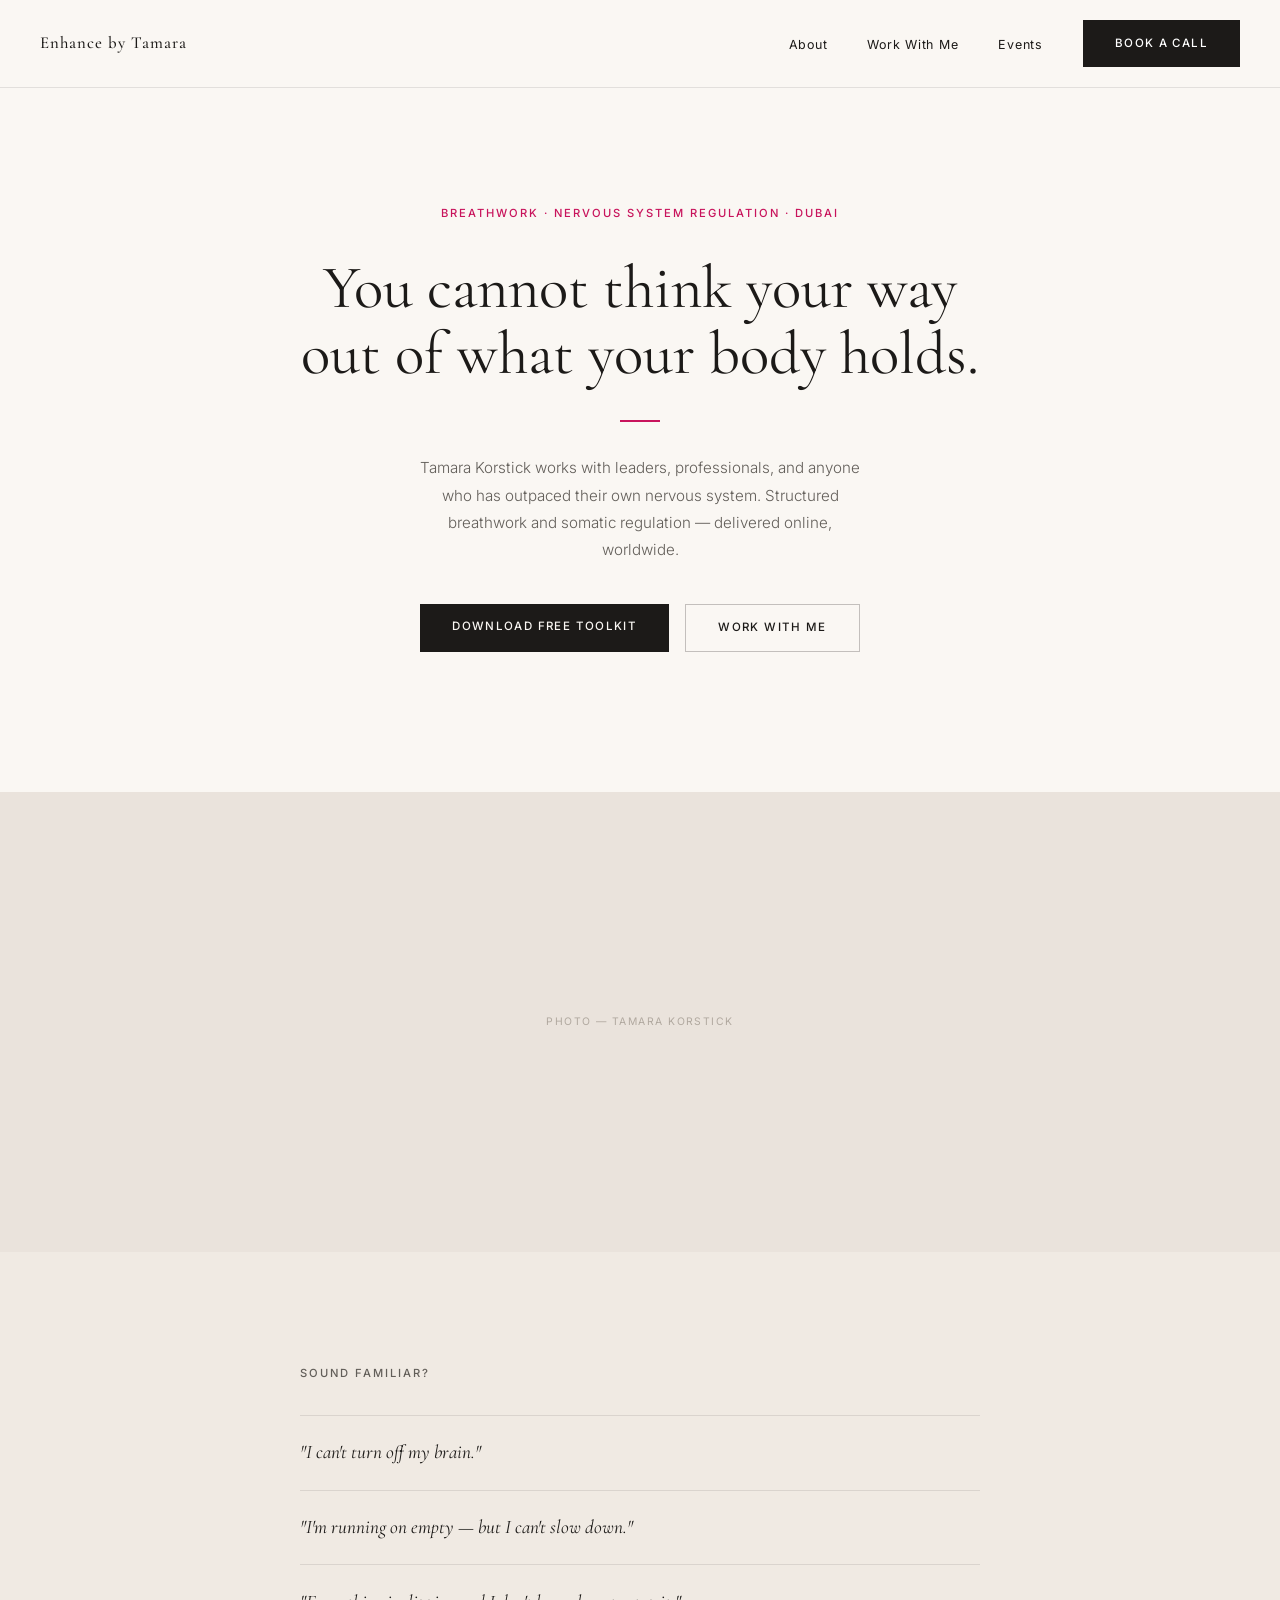
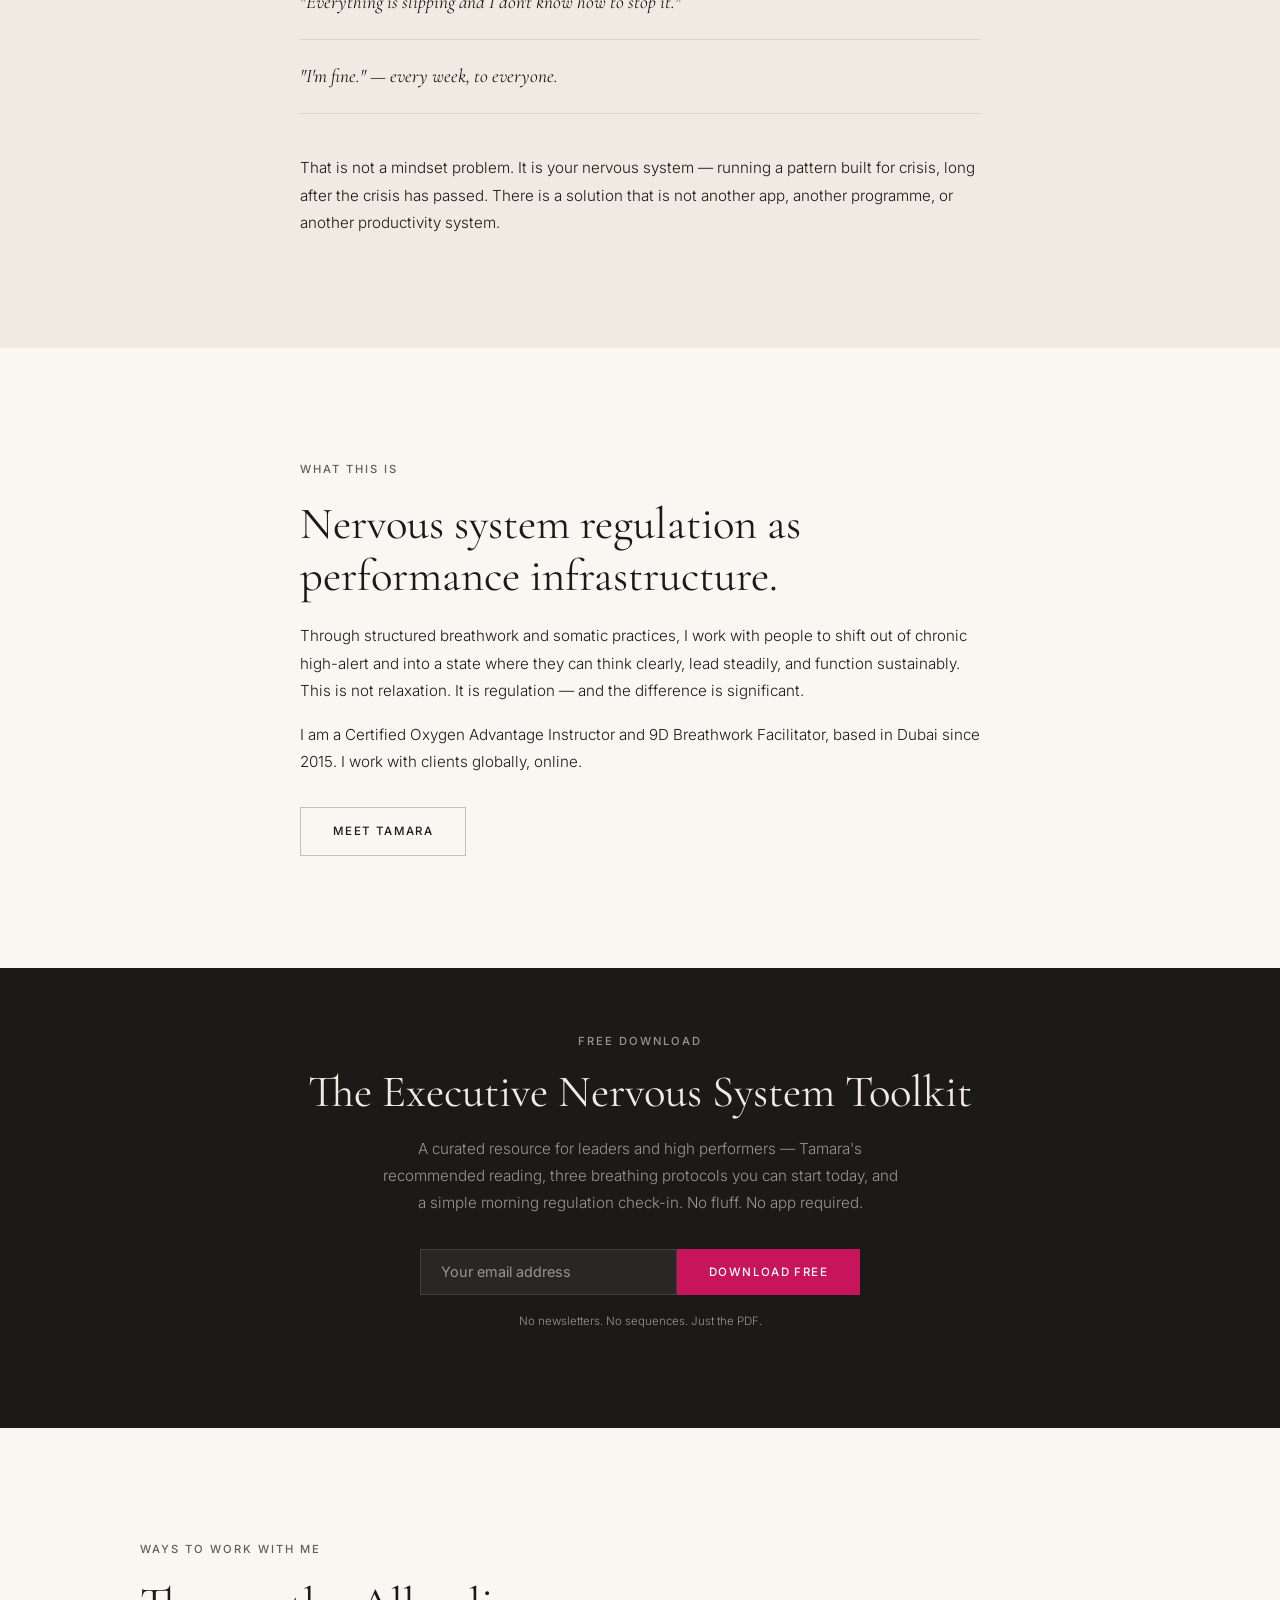
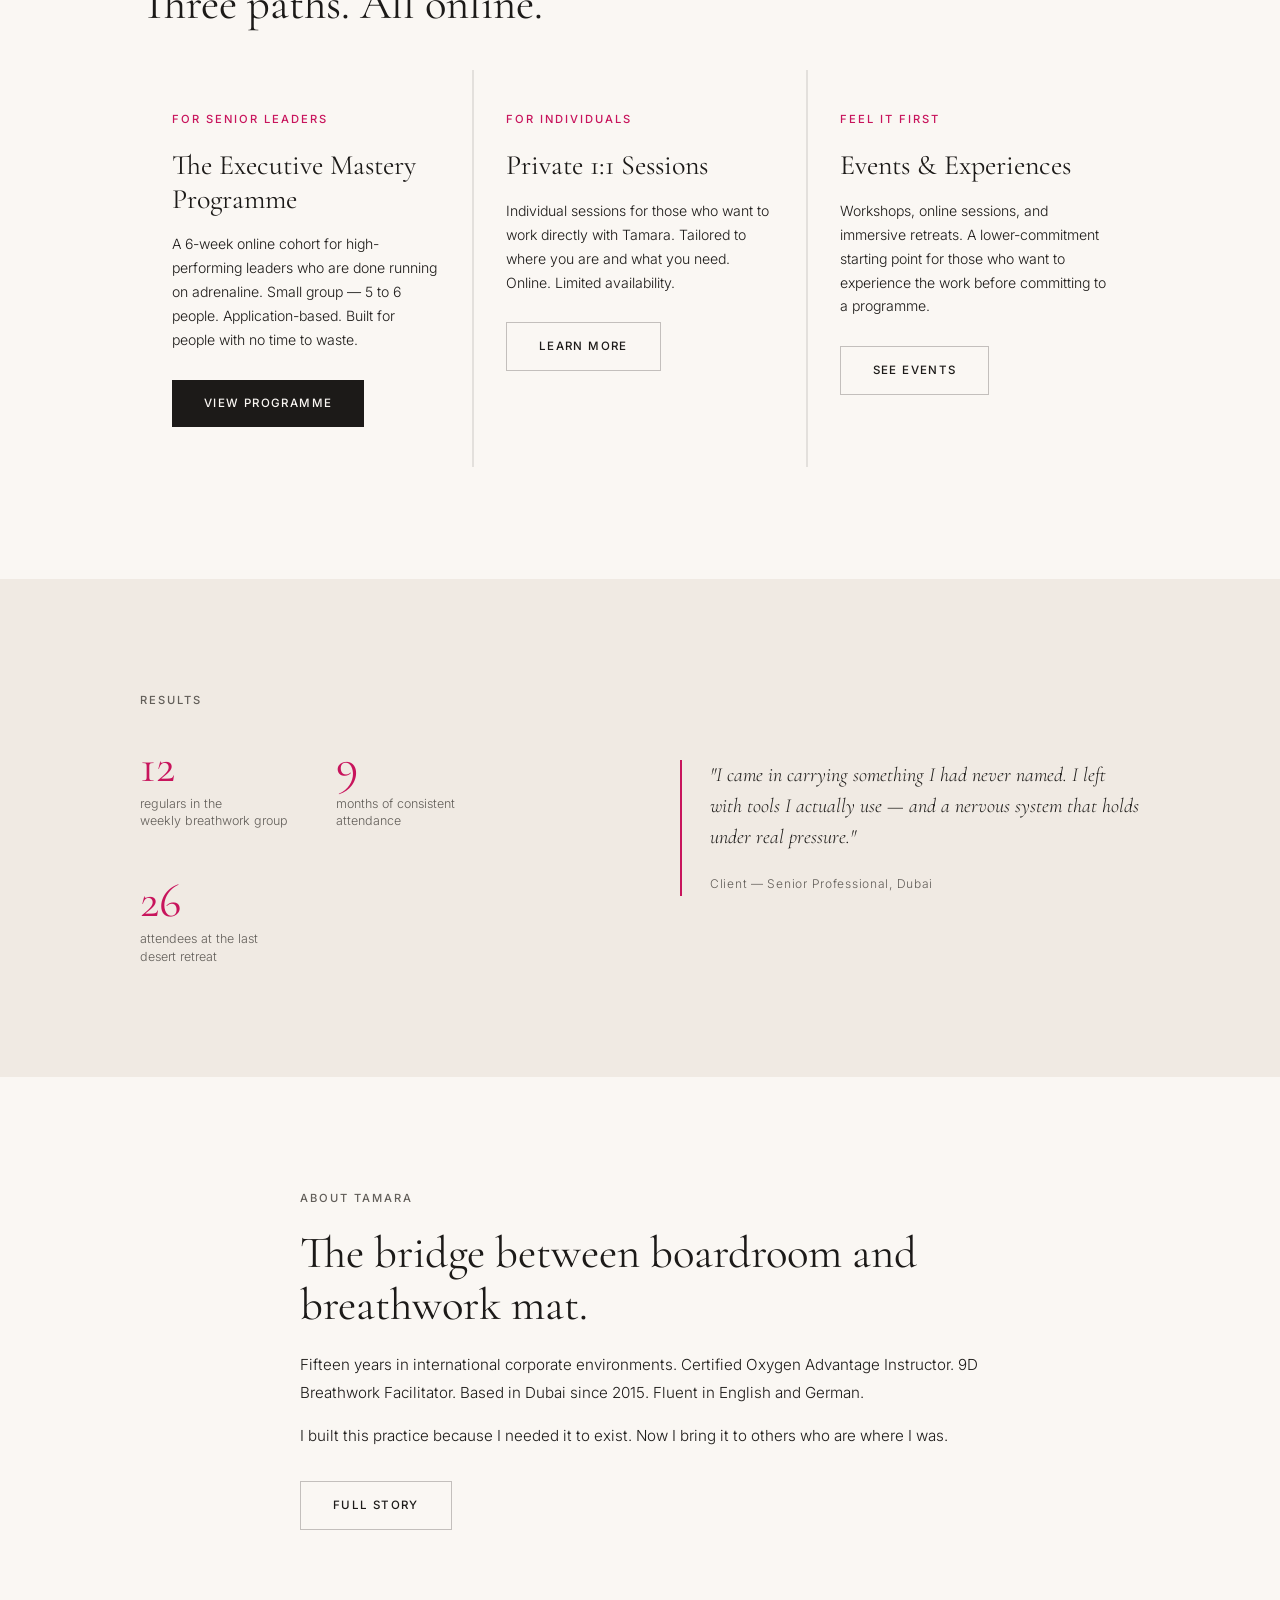
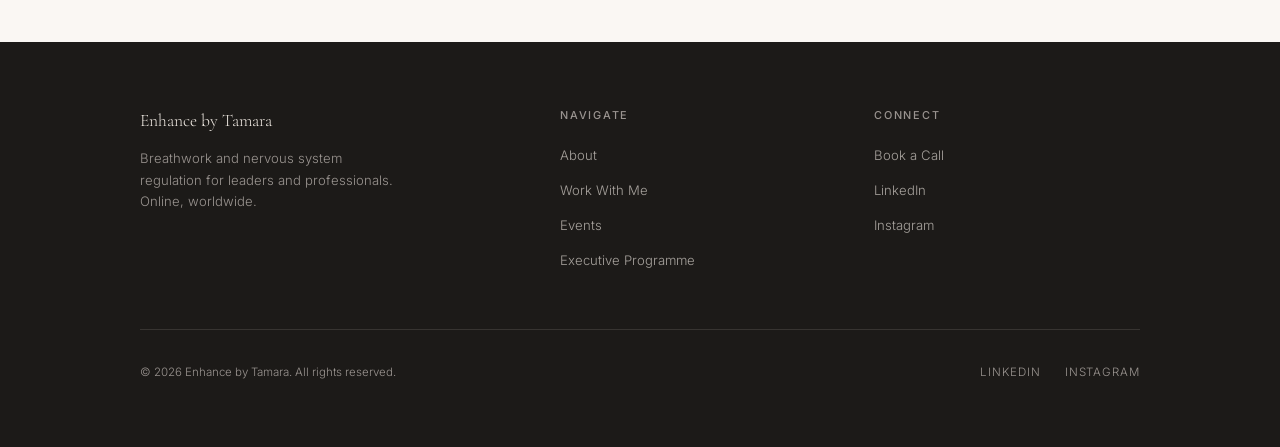
==== index.html @ a8ba27bc "Add lead magnet PDF download with thank-you page Co-Authored-By: Claude Sonnet 4.6 <noreply@anthropi" ====
<!DOCTYPE html>
<html lang="en">
<head>
  <meta charset="UTF-8">
  <meta name="viewport" content="width=device-width, initial-scale=1.0">
  <title>Enhance by Tamara | Breathwork &amp; Nervous System Regulation</title>
  <meta name="description" content="Tamara Korstick works with leaders, professionals, and anyone who has outpaced their own nervous system. Structured breathwork and somatic regulation, delivered online.">
  <link rel="canonical" href="https://enhancebytamara.com/">
  <link rel="icon" type="image/svg+xml" href="favicon.svg">
  <link rel="preconnect" href="https://fonts.googleapis.com">
  <link rel="preconnect" href="https://fonts.gstatic.com" crossorigin>
  <link href="https://fonts.googleapis.com/css2?family=Cormorant+Garamond:ital,wght@0,400;0,500;0,600;1,400&family=Inter:wght@300;400;500&display=swap" rel="stylesheet">
  <link rel="stylesheet" href="style.css">
</head>
<body>

  <!-- ── NAV ── -->
  <nav class="nav" role="navigation" aria-label="Main navigation">
    <a href="index.html" class="nav-logo">Enhance by Tamara</a>
    <button class="nav-toggle" aria-label="Toggle navigation" onclick="toggleNav(this)">
      <span></span><span></span><span></span>
    </button>
    <ul class="nav-links" id="navMenu" role="list">
      <li><a href="about.html">About</a></li>
      <li><a href="work-with-me.html">Work With Me</a></li>
      <li><a href="events.html">Events</a></li>
      <li>
        <a href="https://calendly.com/enhancebytamara/meet-with-tamara"
           target="_blank" rel="noopener" class="nav-cta btn">Book a Call</a>
      </li>
    </ul>
  </nav>

  <!-- ── HERO (centered) ── -->
  <section class="hero-centered" aria-label="Introduction">
    <span class="label">Breathwork · Nervous System Regulation · Dubai</span>
    <h1>You cannot think your way out of what your body holds.</h1>
    <div class="hero-rule"></div>
    <p>Tamara Korstick works with leaders, professionals, and anyone who has outpaced their own nervous system. Structured breathwork and somatic regulation — delivered online, worldwide.</p>
    <div class="hero-btns">
      <a href="#toolkit" class="btn btn-dark">Download Free Toolkit</a>
      <a href="work-with-me.html" class="btn btn-outline">Work With Me</a>
    </div>
  </section>

  <!-- ── PHOTO PLACEHOLDER ── -->
  <div class="ph ph--wide" data-label="Photo — Tamara Korstick"></div>

  <!-- ── THE PROBLEM ── -->
  <section class="section section-alt" aria-label="Common experiences">
    <div class="inner">
      <span class="label label-muted">Sound familiar?</span>
      <div class="problem-list">
        <div class="problem-item">
          <p class="text-serif">"I can't turn off my brain."</p>
        </div>
        <div class="problem-item">
          <p class="text-serif">"I'm running on empty — but I can't slow down."</p>
        </div>
        <div class="problem-item">
          <p class="text-serif">"Everything is slipping and I don't know how to stop it."</p>
        </div>
        <div class="problem-item">
          <p class="text-serif">"I'm fine." — every week, to everyone.</p>
        </div>
      </div>
      <p style="margin-top: 2.5rem;">That is not a mindset problem. It is your nervous system — running a pattern built for crisis, long after the crisis has passed. There is a solution that is not another app, another programme, or another productivity system.</p>
    </div>
  </section>

  <!-- ── WHAT THIS IS ── -->
  <section class="section">
    <div class="inner">
      <span class="label label-muted">What this is</span>
      <h2 style="margin: 1.25rem 0;">Nervous system regulation as performance infrastructure.</h2>
      <p>Through structured breathwork and somatic practices, I work with people to shift out of chronic high-alert and into a state where they can think clearly, lead steadily, and function sustainably. This is not relaxation. It is regulation — and the difference is significant.</p>
      <p style="margin-top: 1rem;">I am a Certified Oxygen Advantage Instructor and 9D Breathwork Facilitator, based in Dubai since 2015. I work with clients globally, online.</p>
      <a href="about.html" class="btn btn-outline" style="margin-top: 2rem;">Meet Tamara</a>
    </div>
  </section>

  <!-- ── LEAD MAGNET ── -->
  <section class="lead-magnet" id="toolkit" aria-label="Free resource download">
    <span class="label">Free Download</span>
    <h2>The Executive Nervous System Toolkit</h2>
    <p>A curated resource for leaders and high performers — Tamara's recommended reading, three breathing protocols you can start today, and a simple morning regulation check-in. No fluff. No app required.</p>

    <form name="toolkit-download"
          id="toolkitForm"
          class="lead-form"
          netlify
          data-netlify="true"
          onsubmit="handleFormSubmit(event, 'toolkitForm', 'toolkitSuccess')">
      <input type="hidden" name="form-name" value="toolkit-download">
      <input type="email" name="email" placeholder="Your email address" required aria-label="Email address">
      <button type="submit" class="btn btn-primary">Download Free</button>
    </form>
    <p id="toolkitSuccess" class="lead-success">The toolkit is on its way to your inbox.</p>
    <p class="lead-note">No newsletters. No sequences. Just the PDF.</p>
  </section>

  <!-- ── THREE WAYS TO WORK ── -->
  <section class="section" aria-label="Ways to work with Tamara">
    <div class="inner-wide">
      <span class="label label-muted">Ways to work with me</span>
      <h2 style="margin: 1.25rem 0 2.5rem;">Three paths. All online.</h2>
      <div class="cards">
        <div class="card">
          <span class="label">For senior leaders</span>
          <h3>The Executive Mastery Programme</h3>
          <p>A 6-week online cohort for high-performing leaders who are done running on adrenaline. Small group — 5 to 6 people. Application-based. Built for people with no time to waste.</p>
          <a href="https://corporate.enhancebytamara.com"
             target="_blank" rel="noopener" class="btn btn-dark">View Programme</a>
        </div>
        <div class="card">
          <span class="label">For individuals</span>
          <h3>Private 1:1 Sessions</h3>
          <p>Individual sessions for those who want to work directly with Tamara. Tailored to where you are and what you need. Online. Limited availability.</p>
          <a href="work-with-me.html#one-to-one" class="btn btn-outline">Learn More</a>
        </div>
        <div class="card">
          <span class="label">Feel it first</span>
          <h3>Events &amp; Experiences</h3>
          <p>Workshops, online sessions, and immersive retreats. A lower-commitment starting point for those who want to experience the work before committing to a programme.</p>
          <a href="events.html" class="btn btn-outline">See Events</a>
        </div>
      </div>
    </div>
  </section>

  <!-- ── SOCIAL PROOF ── -->
  <section class="section section-alt" aria-label="Results and testimonials">
    <div class="inner-wide">
      <div class="grid-2">
        <div>
          <span class="label label-muted">Results</span>
          <div class="stat-row" style="margin-top: 2rem;">
            <div>
              <div class="stat-number">12</div>
              <div class="stat-label">regulars in the<br>weekly breathwork group</div>
            </div>
            <div>
              <div class="stat-number">9</div>
              <div class="stat-label">months of consistent<br>attendance</div>
            </div>
            <div>
              <div class="stat-number">26</div>
              <div class="stat-label">attendees at the last<br>desert retreat</div>
            </div>
          </div>
        </div>
        <div>
          <div class="testimonial">
            <blockquote>"I came in carrying something I had never named. I left with tools I actually use — and a nervous system that holds under real pressure."</blockquote>
            <cite>Client — Senior Professional, Dubai</cite>
          </div>
        </div>
      </div>
    </div>
  </section>

  <!-- ── ABOUT TAMARA ── -->
  <section class="section" aria-label="About Tamara">
    <div class="inner">
      <span class="label label-muted">About Tamara</span>
      <h2 style="margin: 1.25rem 0;">The bridge between boardroom and breathwork mat.</h2>
      <p>Fifteen years in international corporate environments. Certified Oxygen Advantage Instructor. 9D Breathwork Facilitator. Based in Dubai since 2015. Fluent in English and German.</p>
      <p style="margin-top: 1rem;">I built this practice because I needed it to exist. Now I bring it to others who are where I was.</p>
      <a href="about.html" class="btn btn-outline" style="margin-top: 2rem;">Full Story</a>
    </div>
  </section>

  <!-- ── FOOTER ── -->
  <footer class="footer" role="contentinfo">
    <div class="footer-inner">
      <div>
        <div class="footer-logo">Enhance by Tamara</div>
        <p class="footer-tagline">Breathwork and nervous system regulation for leaders and professionals. Online, worldwide.</p>
      </div>
      <nav class="footer-nav" aria-label="Footer navigation">
        <h4>Navigate</h4>
        <ul role="list">
          <li><a href="about.html">About</a></li>
          <li><a href="work-with-me.html">Work With Me</a></li>
          <li><a href="events.html">Events</a></li>
          <li><a href="https://corporate.enhancebytamara.com" target="_blank" rel="noopener">Executive Programme</a></li>
        </ul>
      </nav>
      <div class="footer-nav">
        <h4>Connect</h4>
        <ul role="list">
          <li><a href="https://calendly.com/enhancebytamara/meet-with-tamara" target="_blank" rel="noopener">Book a Call</a></li>
          <li><a href="https://www.linkedin.com/in/tamara-korstick-871780378" target="_blank" rel="noopener">LinkedIn</a></li>
          <li><a href="https://www.instagram.com/enhance_by.tamara/" target="_blank" rel="noopener">Instagram</a></li>
        </ul>
      </div>
    </div>
    <div class="footer-bottom">
      <p>© 2026 Enhance by Tamara. All rights reserved.</p>
      <div class="footer-social">
        <a href="https://www.linkedin.com/in/tamara-korstick-871780378" target="_blank" rel="noopener">LinkedIn</a>
        <a href="https://www.instagram.com/enhance_by.tamara/" target="_blank" rel="noopener">Instagram</a>
      </div>
    </div>
  </footer>

  <script>
    function toggleNav(btn) {
      const menu = document.getElementById('navMenu');
      menu.classList.toggle('open');
      btn.setAttribute('aria-expanded', menu.classList.contains('open'));
    }

    async function handleFormSubmit(e, formId, successId) {
      e.preventDefault();
      const form = document.getElementById(formId);
      const success = document.getElementById(successId);
      const data = new FormData(form);
      try {
        await fetch('/', {
          method: 'POST',
          headers: { 'Content-Type': 'application/x-www-form-urlencoded' },
          body: new URLSearchParams(data).toString()
        });
        window.location.href = '/thank-you.html';
      } catch {
        form.submit();
      }
    }
  </script>

</body>
</html>
---- style.css ----
/* ============================================================
   Enhance by Tamara — Main Site Design System
   enhancebytamara.com
   Warm light luxury. Cormorant Garamond + Inter.
   ============================================================ */

*, *::before, *::after {
  margin: 0;
  padding: 0;
  box-sizing: border-box;
}

:root {
  --bg:               #FAF7F3;
  --bg-alt:           #F0EAE3;
  --bg-dark:          #1C1A18;
  --text:             #1C1A18;
  --text-muted:       #625E59;
  --text-on-dark:     #F0EAE3;
  --text-muted-dark:  #9A9490;
  --accent:           #C8145C;
  --accent-hover:     #A01049;
  --border:           rgba(28, 26, 24, 0.1);
  --border-dark:      rgba(240, 234, 227, 0.12);

  --serif:  'Cormorant Garamond', Georgia, serif;
  --sans:   'Inter', -apple-system, BlinkMacSystemFont, sans-serif;

  --space-xs:  0.5rem;
  --space-sm:  1rem;
  --space-md:  2rem;
  --space-lg:  4rem;
  --space-xl:  7rem;

  --max-content: 680px;
  --max-wide:    1000px;
}

html {
  font-size: 16px;
  scroll-behavior: smooth;
  -webkit-font-smoothing: antialiased;
  -moz-osx-font-smoothing: grayscale;
}

body {
  background: var(--bg);
  color: var(--text);
  font-family: var(--sans);
  font-weight: 300;
  line-height: 1.7;
}

img { display: block; max-width: 100%; }
a   { color: inherit; text-decoration: none; }

/* ── TYPOGRAPHY ──────────────────────────────────── */

.label {
  display: block;
  font-size: 0.7rem;
  font-weight: 500;
  letter-spacing: 0.18em;
  text-transform: uppercase;
  color: var(--accent);
}

.label-muted { color: var(--text-muted); }

h1 { font-family: var(--serif); font-weight: 400; line-height: 1.1; font-size: clamp(2.4rem, 5vw, 3.8rem); }
h2 { font-family: var(--serif); font-weight: 400; line-height: 1.15; font-size: clamp(1.9rem, 3.5vw, 2.8rem); }
h3 { font-family: var(--serif); font-weight: 400; line-height: 1.2; font-size: clamp(1.3rem, 2.5vw, 1.75rem); }

p { font-size: 0.95rem; line-height: 1.8; }

.text-serif {
  font-family: var(--serif);
  font-size: 1.2rem;
  font-weight: 400;
  line-height: 1.5;
  font-style: italic;
}

/* ── NAVIGATION ──────────────────────────────────── */

.nav {
  position: fixed;
  top: 0; left: 0; right: 0;
  z-index: 200;
  display: flex;
  align-items: center;
  justify-content: space-between;
  padding: 1.25rem 2.5rem;
  background: rgba(250, 247, 243, 0.94);
  backdrop-filter: blur(20px);
  -webkit-backdrop-filter: blur(20px);
  border-bottom: 1px solid var(--border);
}

.nav-logo {
  font-family: var(--serif);
  font-size: 1.05rem;
  font-weight: 500;
  letter-spacing: 0.06em;
  color: var(--text);
  flex-shrink: 0;
}

.nav-links {
  display: flex;
  align-items: center;
  gap: 2.5rem;
  list-style: none;
}

.nav-links a {
  font-size: 0.78rem;
  font-weight: 400;
  letter-spacing: 0.06em;
  color: var(--text);
  transition: color 0.2s;
}

.nav-links a:hover { color: var(--accent); }

.nav-cta {
  font-size: 0.72rem !important;
  font-weight: 500 !important;
  letter-spacing: 0.12em !important;
  text-transform: uppercase;
  color: white !important;
  background: var(--text);
  padding: 0.65rem 1.4rem;
  transition: background 0.2s;
}

.nav-cta:hover { background: var(--accent) !important; }

.nav-toggle {
  display: none;
  flex-direction: column;
  gap: 5px;
  background: none;
  border: none;
  cursor: pointer;
  padding: 6px;
  z-index: 201;
}

.nav-toggle span {
  display: block;
  width: 22px;
  height: 1.5px;
  background: var(--text);
  transition: all 0.3s;
}

/* ── BUTTONS ─────────────────────────────────────── */

.btn {
  display: inline-block;
  font-family: var(--sans);
  font-size: 0.72rem;
  font-weight: 500;
  letter-spacing: 0.12em;
  text-transform: uppercase;
  padding: 0.85rem 2rem;
  cursor: pointer;
  border: none;
  transition: all 0.25s;
  text-decoration: none;
  white-space: nowrap;
}

.btn-primary  { background: var(--accent); color: white; }
.btn-primary:hover { background: var(--accent-hover); }

.btn-dark     { background: var(--text); color: var(--bg); }
.btn-dark:hover { background: var(--accent); color: white; }

.btn-outline  { background: transparent; color: var(--text); border: 1px solid rgba(28,26,24,0.25); }
.btn-outline:hover { border-color: var(--text); }

.btn-outline-light { background: transparent; color: var(--text-on-dark); border: 1px solid var(--border-dark); }
.btn-outline-light:hover { border-color: var(--text-on-dark); }

/* ── SECTIONS ────────────────────────────────────── */

.section     { padding: var(--space-xl) var(--space-md); }
.section-alt { background: var(--bg-alt); }
.section-dark { background: var(--bg-dark); color: var(--text-on-dark); }
.section-dark p { color: var(--text-muted-dark); }
.section-dark .label { color: var(--text-muted-dark); }

.inner      { max-width: var(--max-content); margin: 0 auto; }
.inner-wide { max-width: var(--max-wide); margin: 0 auto; }

/* ── GRID UTILITY ────────────────────────────────── */

.grid-2 {
  display: grid;
  grid-template-columns: 1fr 1fr;
  gap: 5rem;
  align-items: center;
}

/* ── HERO ────────────────────────────────────────── */

.hero {
  min-height: 100vh;
  display: grid;
  grid-template-columns: 1fr 1fr;
}

.hero-text {
  display: flex;
  flex-direction: column;
  justify-content: center;
  padding: 8rem 4rem 6rem;
}

.hero-text .label { margin-bottom: 1.75rem; }
.hero-text h1     { margin-bottom: 1.5rem; }
.hero-text p      { margin-bottom: 2.5rem; max-width: 460px; color: var(--text-muted); }

.hero-btns { display: flex; gap: 1rem; flex-wrap: wrap; }

.hero-image { position: relative; overflow: hidden; }
.hero-image img { width: 100%; height: 100%; object-fit: cover; object-position: top center; }

/* ── PAGE HERO ───────────────────────────────────── */

.page-hero {
  padding: 10rem var(--space-md) var(--space-lg);
  text-align: center;
}

.page-hero .label { margin-bottom: 0; }
.page-hero h1     { margin-top: 1rem; }
.page-hero p      { margin-top: 1rem; max-width: 560px; margin-left: auto; margin-right: auto; color: var(--text-muted); }

/* ── LEAD MAGNET / DARK CTA ──────────────────────── */

.lead-magnet {
  background: var(--bg-dark);
  padding: var(--space-lg) var(--space-md);
  text-align: center;
  color: var(--text-on-dark);
}

.lead-magnet .label    { margin-bottom: 0; color: var(--text-muted-dark); }
.lead-magnet h2        { margin-top: 1rem; color: var(--text-on-dark); }
.lead-magnet > p       { color: var(--text-muted-dark); max-width: 520px; margin: 1rem auto 2rem; }

.lead-form {
  display: flex;
  max-width: 440px;
  margin: 0 auto;
}

.lead-form input[type="email"] {
  flex: 1;
  padding: 0.85rem 1.25rem;
  font-family: var(--sans);
  font-size: 0.9rem;
  background: rgba(255,255,255,0.06);
  border: 1px solid var(--border-dark);
  color: var(--text-on-dark);
  outline: none;
  min-width: 0;
}

.lead-form input::placeholder { color: var(--text-muted-dark); }

.lead-success {
  display: none;
  font-family: var(--serif);
  font-size: 1.25rem;
  font-style: italic;
  color: var(--text-on-dark);
  margin-top: 1.5rem;
}

.lead-note {
  font-size: 0.72rem;
  color: var(--text-muted-dark);
  margin-top: 1.25rem;
}

/* ── CARDS ───────────────────────────────────────── */

.cards {
  display: grid;
  grid-template-columns: repeat(3, 1fr);
  gap: 1.5px;
  background: var(--border);
}

.card {
  background: var(--bg);
  padding: 2.5rem 2rem;
}

.card .label   { margin-bottom: 1.25rem; }
.card h3       { margin-bottom: 1rem; }
.card p        { font-size: 0.88rem; color: var(--text); margin-bottom: 1.75rem; line-height: 1.7; }

/* ── STATS ───────────────────────────────────────── */

.stat-row { display: flex; gap: 3rem; flex-wrap: wrap; }

.stat-number {
  font-family: var(--serif);
  font-size: 3rem;
  font-weight: 400;
  line-height: 1;
  color: var(--accent);
}

.stat-label {
  font-size: 0.78rem;
  color: var(--text-muted);
  margin-top: 0.3rem;
  line-height: 1.4;
}

/* ── TESTIMONIAL ─────────────────────────────────── */

.testimonial {
  border-left: 2px solid var(--accent);
  padding-left: 1.75rem;
}

.testimonial blockquote {
  font-family: var(--serif);
  font-size: 1.25rem;
  font-style: italic;
  line-height: 1.55;
  color: var(--text);
  margin-bottom: 1rem;
}

.testimonial cite {
  font-size: 0.75rem;
  font-style: normal;
  color: var(--text-muted);
  letter-spacing: 0.06em;
}

/* ── SPLIT (photo + text) ────────────────────────── */

.split {
  display: grid;
  grid-template-columns: 1fr 1fr;
  align-items: stretch;
}

.split-photo { overflow: hidden; min-height: 480px; }
.split-photo img { width: 100%; height: 100%; object-fit: cover; object-position: top center; }

.split-text {
  padding: 4rem;
  display: flex;
  flex-direction: column;
  justify-content: center;
}

.split-text .label { margin-bottom: 1.25rem; }
.split-text h2     { margin-bottom: 1.25rem; }
.split-text p      { color: var(--text-muted); margin-bottom: 1rem; }
.split-text p:last-of-type { margin-bottom: 0; }

/* ── CREDENTIALS ─────────────────────────────────── */

.credentials {
  display: grid;
  grid-template-columns: repeat(2, 1fr);
  gap: 1px;
  background: var(--border);
}

.credential { background: var(--bg); padding: 1.5rem; }

.credential-title {
  font-size: 0.7rem;
  font-weight: 500;
  letter-spacing: 0.12em;
  text-transform: uppercase;
  color: var(--text-muted);
  margin-bottom: 0.4rem;
}

.credential-value {
  font-family: var(--serif);
  font-size: 1.05rem;
}

/* ── BELIEFS ─────────────────────────────────────── */

.beliefs { display: flex; flex-direction: column; }

.belief {
  padding: 1.75rem 0;
  border-bottom: 1px solid var(--border);
}

.belief:first-child { border-top: 1px solid var(--border); }

.belief p {
  font-family: var(--serif);
  font-size: 1.2rem;
  font-style: italic;
  line-height: 1.5;
  color: var(--text);
  max-width: 560px;
}

/* ── OFFERING PATHS ──────────────────────────────── */

.path {
  padding: var(--space-lg) 0;
  border-bottom: 1px solid var(--border);
}

.path:last-of-type { border-bottom: none; }

.path-header {
  display: flex;
  align-items: baseline;
  gap: 1.5rem;
  margin-bottom: 1.5rem;
}

.path-number {
  font-family: var(--serif);
  font-size: 3rem;
  color: var(--border);
  line-height: 1;
  flex-shrink: 0;
}

.path h2      { margin-bottom: 0.75rem; }
.path p       { color: var(--text); margin-bottom: 0.85rem; }
.path .path-meta {
  font-size: 0.78rem;
  font-style: italic;
  color: var(--text-muted);
  letter-spacing: 0.04em;
  margin-bottom: 1.25rem !important;
}

.path .btn { margin-top: 0.75rem; }

/* ── FAQ ─────────────────────────────────────────── */

.faq { border-top: 1px solid var(--border); }

.faq-item { border-bottom: 1px solid var(--border); }

.faq-item summary {
  padding: 1.5rem 0;
  cursor: pointer;
  list-style: none;
  display: flex;
  justify-content: space-between;
  align-items: center;
  font-family: var(--serif);
  font-size: 1.1rem;
  gap: 1rem;
}

.faq-item summary::-webkit-details-marker { display: none; }

.faq-item summary::after {
  content: '+';
  font-family: var(--sans);
  font-size: 1.1rem;
  color: var(--accent);
  flex-shrink: 0;
}

.faq-item[open] summary::after { content: '−'; }

.faq-answer {
  padding: 0 2rem 1.5rem 0;
  color: var(--text-muted);
  font-size: 0.92rem;
  line-height: 1.8;
  max-width: 580px;
}

/* ── EVENT CARD ──────────────────────────────────── */

.event-card {
  background: var(--bg-alt);
  padding: 2.5rem;
  display: grid;
  grid-template-columns: 1fr auto;
  align-items: start;
  gap: 2.5rem;
}

.event-meta .label   { margin-bottom: 0.75rem; }
.event-meta h3       { margin-bottom: 0.75rem; }
.event-meta p        { color: var(--text); font-size: 0.88rem; margin-bottom: 0.5rem; }

.event-details {
  display: flex;
  flex-direction: column;
  gap: 0.3rem;
  margin-top: 1rem;
  font-size: 0.78rem;
  color: var(--text-muted);
  letter-spacing: 0.03em;
}

/* ── FULL-WIDTH PHOTO ────────────────────────────── */

.photo-full { height: 60vh; overflow: hidden; }
.photo-full img { width: 100%; height: 100%; object-fit: cover; object-position: center 20%; }

/* ── PROBLEM LIST ────────────────────────────────── */

.problem-list { display: flex; flex-direction: column; margin-top: 2rem; }

.problem-item {
  padding: 1.4rem 0;
  border-bottom: 1px solid var(--border);
}

.problem-item:first-child { border-top: 1px solid var(--border); }

/* ── FOOTER ──────────────────────────────────────── */

.footer {
  background: var(--bg-dark);
  color: var(--text-on-dark);
  padding: var(--space-lg) var(--space-md);
}

.footer-inner {
  max-width: var(--max-wide);
  margin: 0 auto;
  display: grid;
  grid-template-columns: 1.4fr 1fr 1fr;
  gap: 3rem;
}

.footer-logo {
  font-family: var(--serif);
  font-size: 1.1rem;
  margin-bottom: 0.75rem;
}

.footer-tagline {
  font-size: 0.82rem;
  color: var(--text-muted-dark);
  line-height: 1.65;
  max-width: 260px;
}

.footer-nav h4 {
  font-size: 0.68rem;
  font-weight: 500;
  letter-spacing: 0.16em;
  text-transform: uppercase;
  color: var(--text-muted-dark);
  margin-bottom: 1rem;
}

.footer-nav ul { list-style: none; }
.footer-nav li { margin-bottom: 0.5rem; }

.footer-nav a {
  font-size: 0.82rem;
  color: var(--text-on-dark);
  opacity: 0.65;
  transition: opacity 0.2s;
}

.footer-nav a:hover { opacity: 1; }

.footer-bottom {
  max-width: var(--max-wide);
  margin: 3rem auto 0;
  padding-top: 2rem;
  border-top: 1px solid var(--border-dark);
  display: flex;
  justify-content: space-between;
  align-items: center;
}

.footer-bottom p {
  font-size: 0.72rem;
  color: var(--text-muted-dark);
}

.footer-social { display: flex; gap: 1.5rem; }

.footer-social a {
  font-size: 0.72rem;
  color: var(--text-muted-dark);
  letter-spacing: 0.08em;
  text-transform: uppercase;
  transition: color 0.2s;
}

.footer-social a:hover { color: var(--accent); }

/* ── HERO CENTERED ───────────────────────────────── */

.hero-centered {
  min-height: 88vh;
  display: flex;
  flex-direction: column;
  align-items: center;
  justify-content: center;
  text-align: center;
  padding: 9rem 2rem 5rem;
}

.hero-centered .label    { margin-bottom: 2rem; }
.hero-centered h1        { max-width: 700px; }
.hero-centered .hero-rule {
  width: 40px;
  height: 2px;
  background: var(--accent);
  margin: 2rem auto;
  flex-shrink: 0;
}
.hero-centered p         { max-width: 460px; margin: 0 auto 2.5rem; color: var(--text-muted); }
.hero-centered .hero-btns { justify-content: center; }

/* ── PHOTO PLACEHOLDER ───────────────────────────── */

.ph {
  background: #EAE3DC;
  display: flex;
  align-items: center;
  justify-content: center;
  width: 100%;
  position: relative;
}

.ph::after {
  content: attr(data-label);
  font-family: var(--sans);
  font-size: 0.65rem;
  font-weight: 400;
  letter-spacing: 0.14em;
  text-transform: uppercase;
  color: #B0A89F;
}

/* Placeholder sizes */
.ph--wide     { height: 460px; }
.ph--medium   { height: 360px; }
.ph--slim     { height: 240px; }
.ph--portrait {
  height: 500px;
  max-width: 380px;
  margin: 0 auto;
  display: flex;
}

/* ── MOBILE ──────────────────────────────────────── */

@media (max-width: 860px) {
  :root {
    --space-xl: 4rem;
    --space-lg: 2.5rem;
  }

  /* Nav */
  .nav { padding: 1rem 1.25rem; }
  .nav-toggle { display: flex; }

  .nav-links {
    position: fixed;
    top: 0; left: 0; right: 0; bottom: 0;
    background: var(--bg);
    flex-direction: column;
    justify-content: center;
    align-items: center;
    gap: 2rem;
    opacity: 0;
    pointer-events: none;
    transition: opacity 0.3s;
    z-index: 199;
  }

  .nav-links.open { opacity: 1; pointer-events: all; }
  .nav-links a { font-size: 1.1rem; }

  /* Hero */
  .hero { grid-template-columns: 1fr; min-height: auto; }
  .hero-text { padding: 7rem 1.5rem 3rem; }
  .hero-image { height: 65vw; min-height: 260px; max-height: 400px; }

  /* Sections */
  .section { padding: var(--space-xl) 1.25rem; }
  .page-hero { padding: 8rem 1.25rem var(--space-lg); }

  /* Split */
  .split { grid-template-columns: 1fr; }
  .split-photo { min-height: 280px; max-height: 360px; }
  .split-text { padding: 2.5rem 1.25rem; }

  /* Cards */
  .cards { grid-template-columns: 1fr; }

  /* Grid 2 */
  .grid-2 { grid-template-columns: 1fr; gap: 3rem; }

  /* Lead form */
  .lead-form { flex-direction: column; }
  .lead-form input[type="email"] { width: 100%; }

  /* Event card */
  .event-card { grid-template-columns: 1fr; gap: 1.5rem; }

  /* Credentials */
  .credentials { grid-template-columns: 1fr; }

  /* Stat row */
  .stat-row { gap: 2rem; }

  /* Footer */
  .footer-inner { grid-template-columns: 1fr; gap: 2rem; }
  .footer-tagline { max-width: 100%; }
  .footer-bottom { flex-direction: column; gap: 1rem; text-align: center; }

  /* Photo full */
  .photo-full { height: 45vw; min-height: 220px; }

  /* Path header */
  .path-header { flex-wrap: wrap; gap: 0.5rem; }
  .path-number { font-size: 2.2rem; }
}
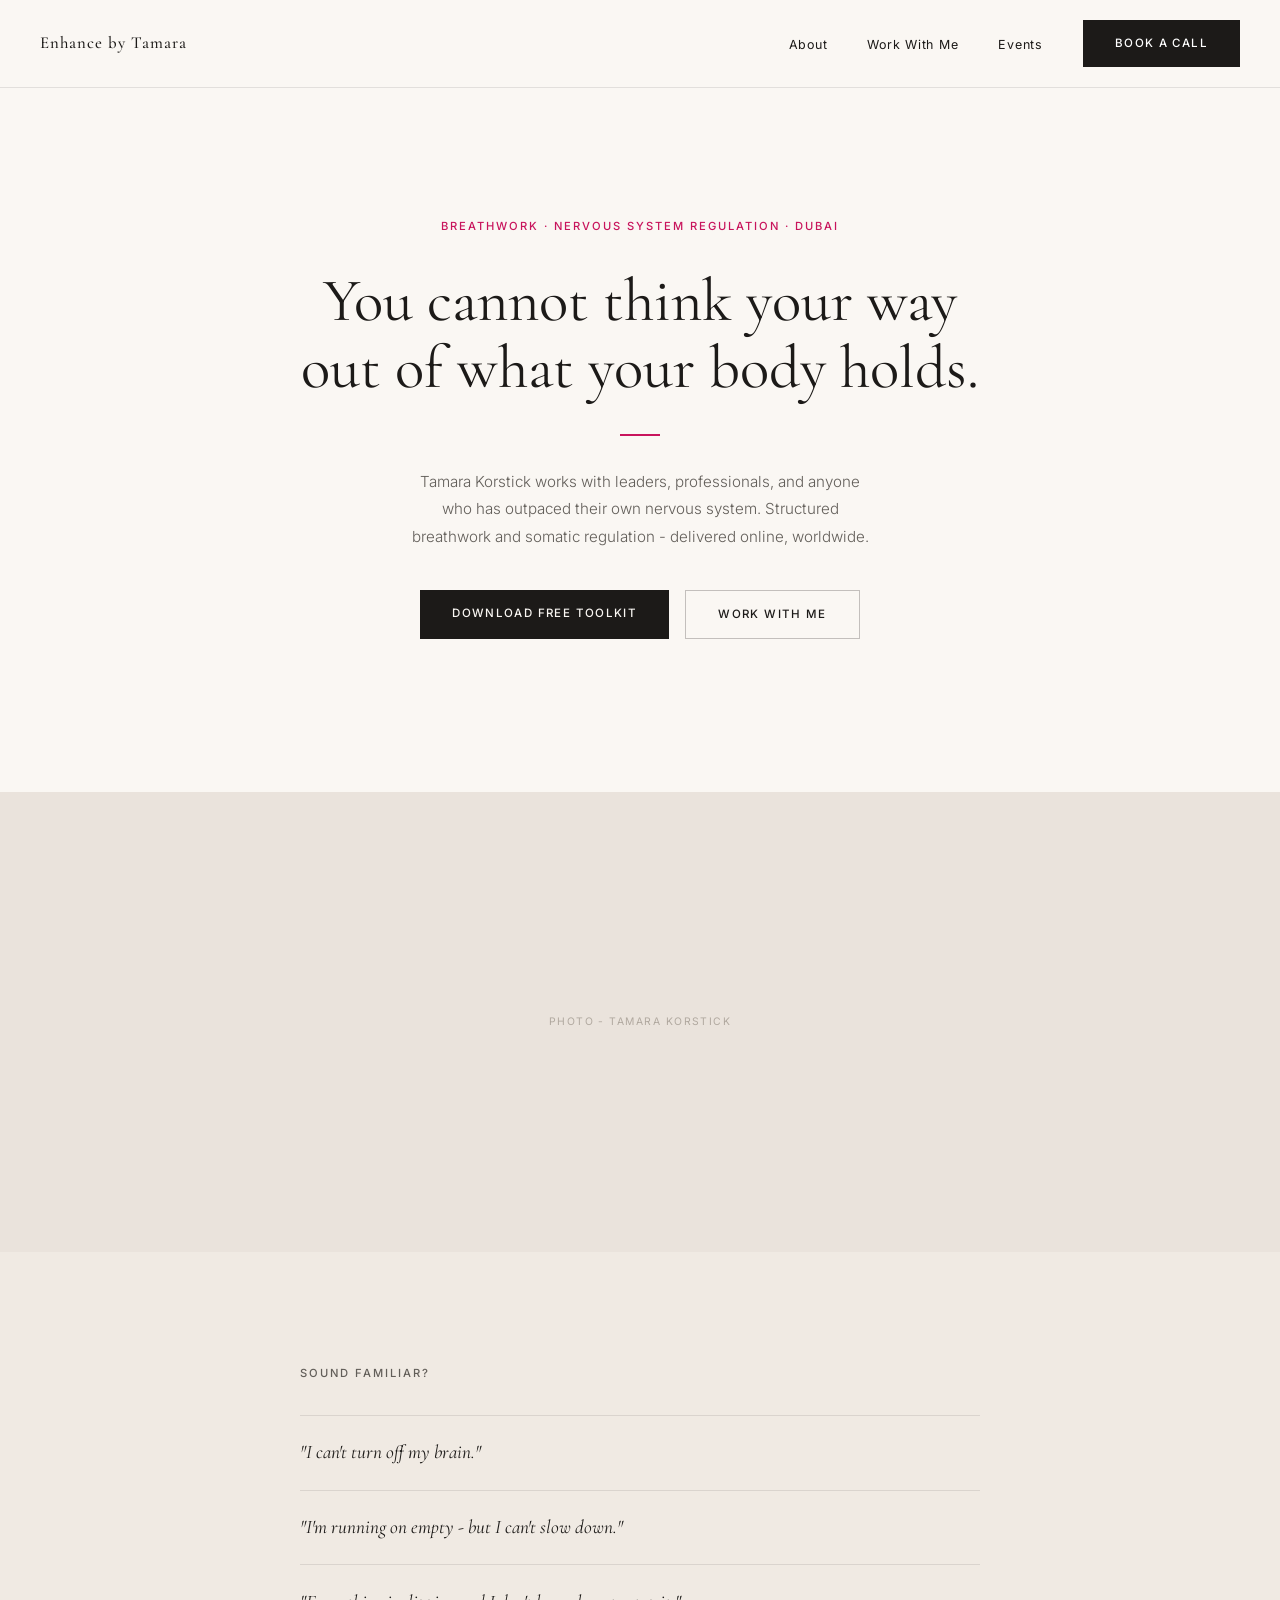
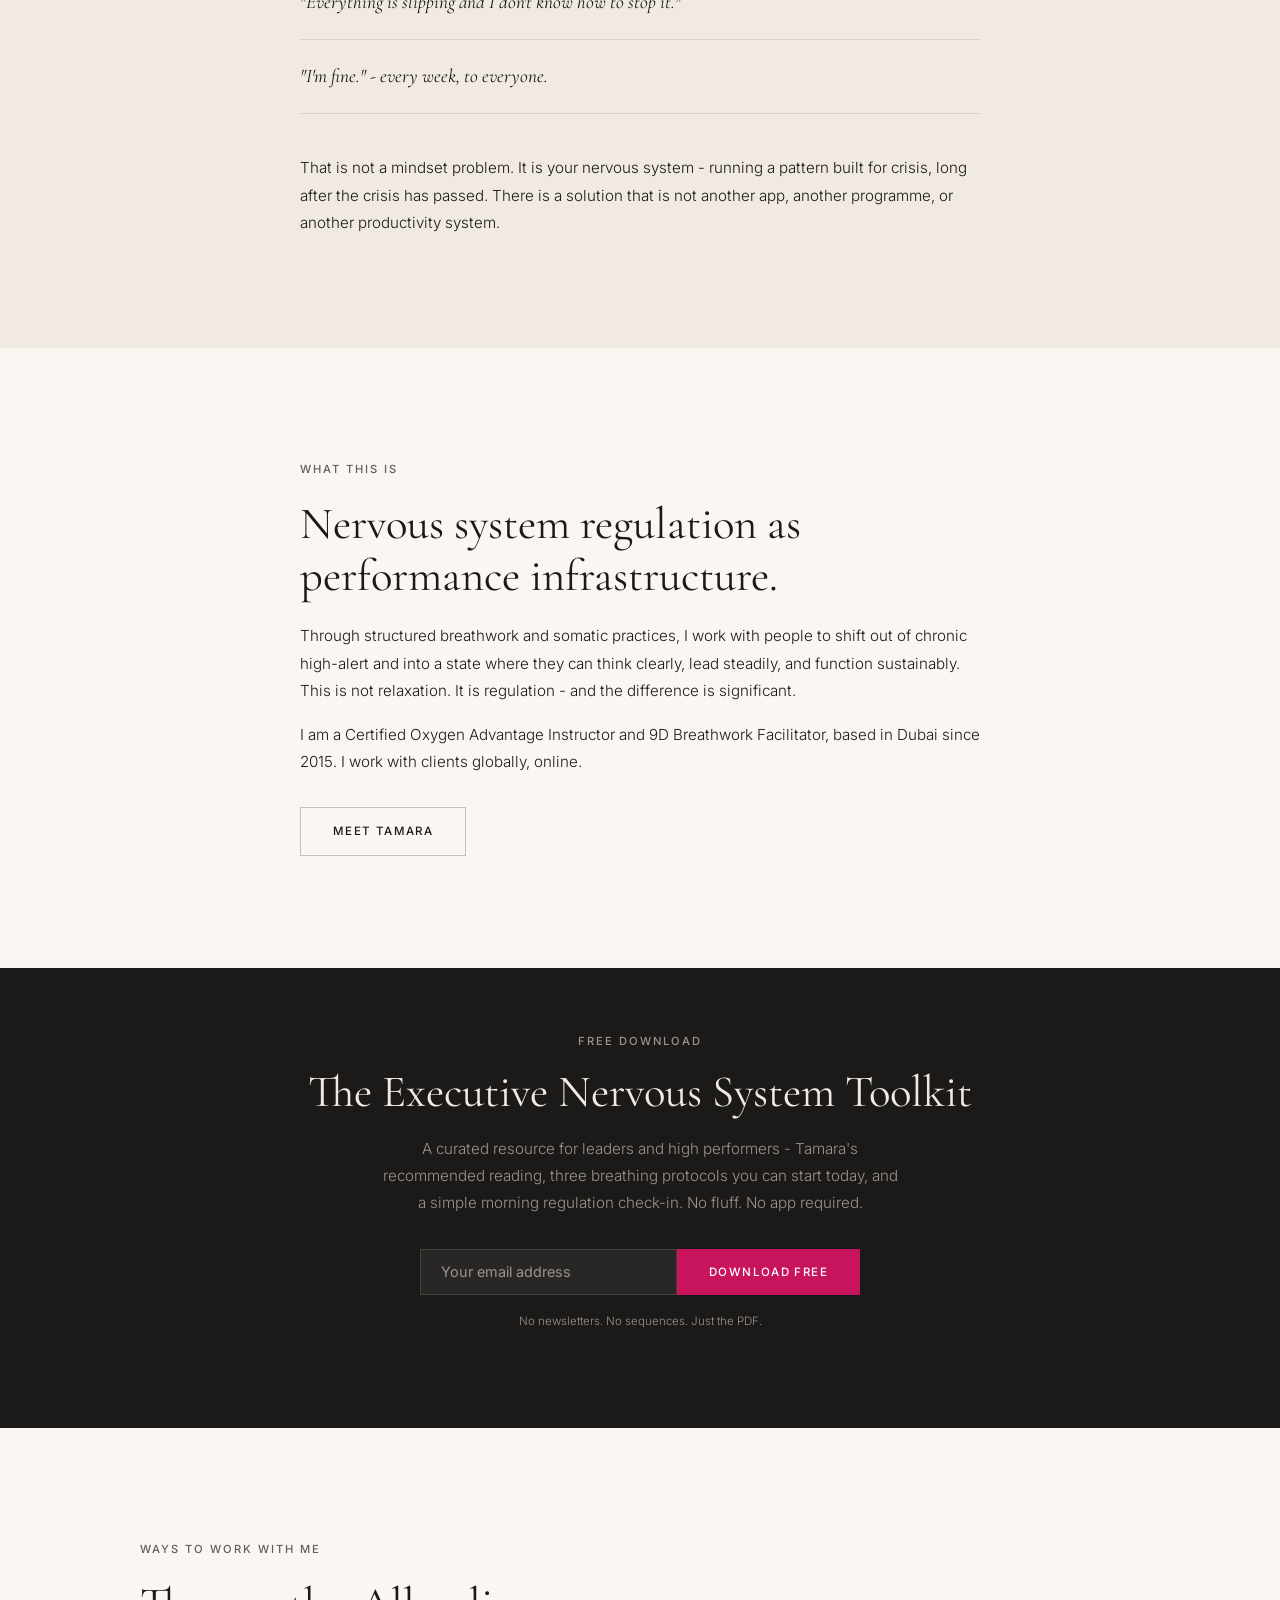
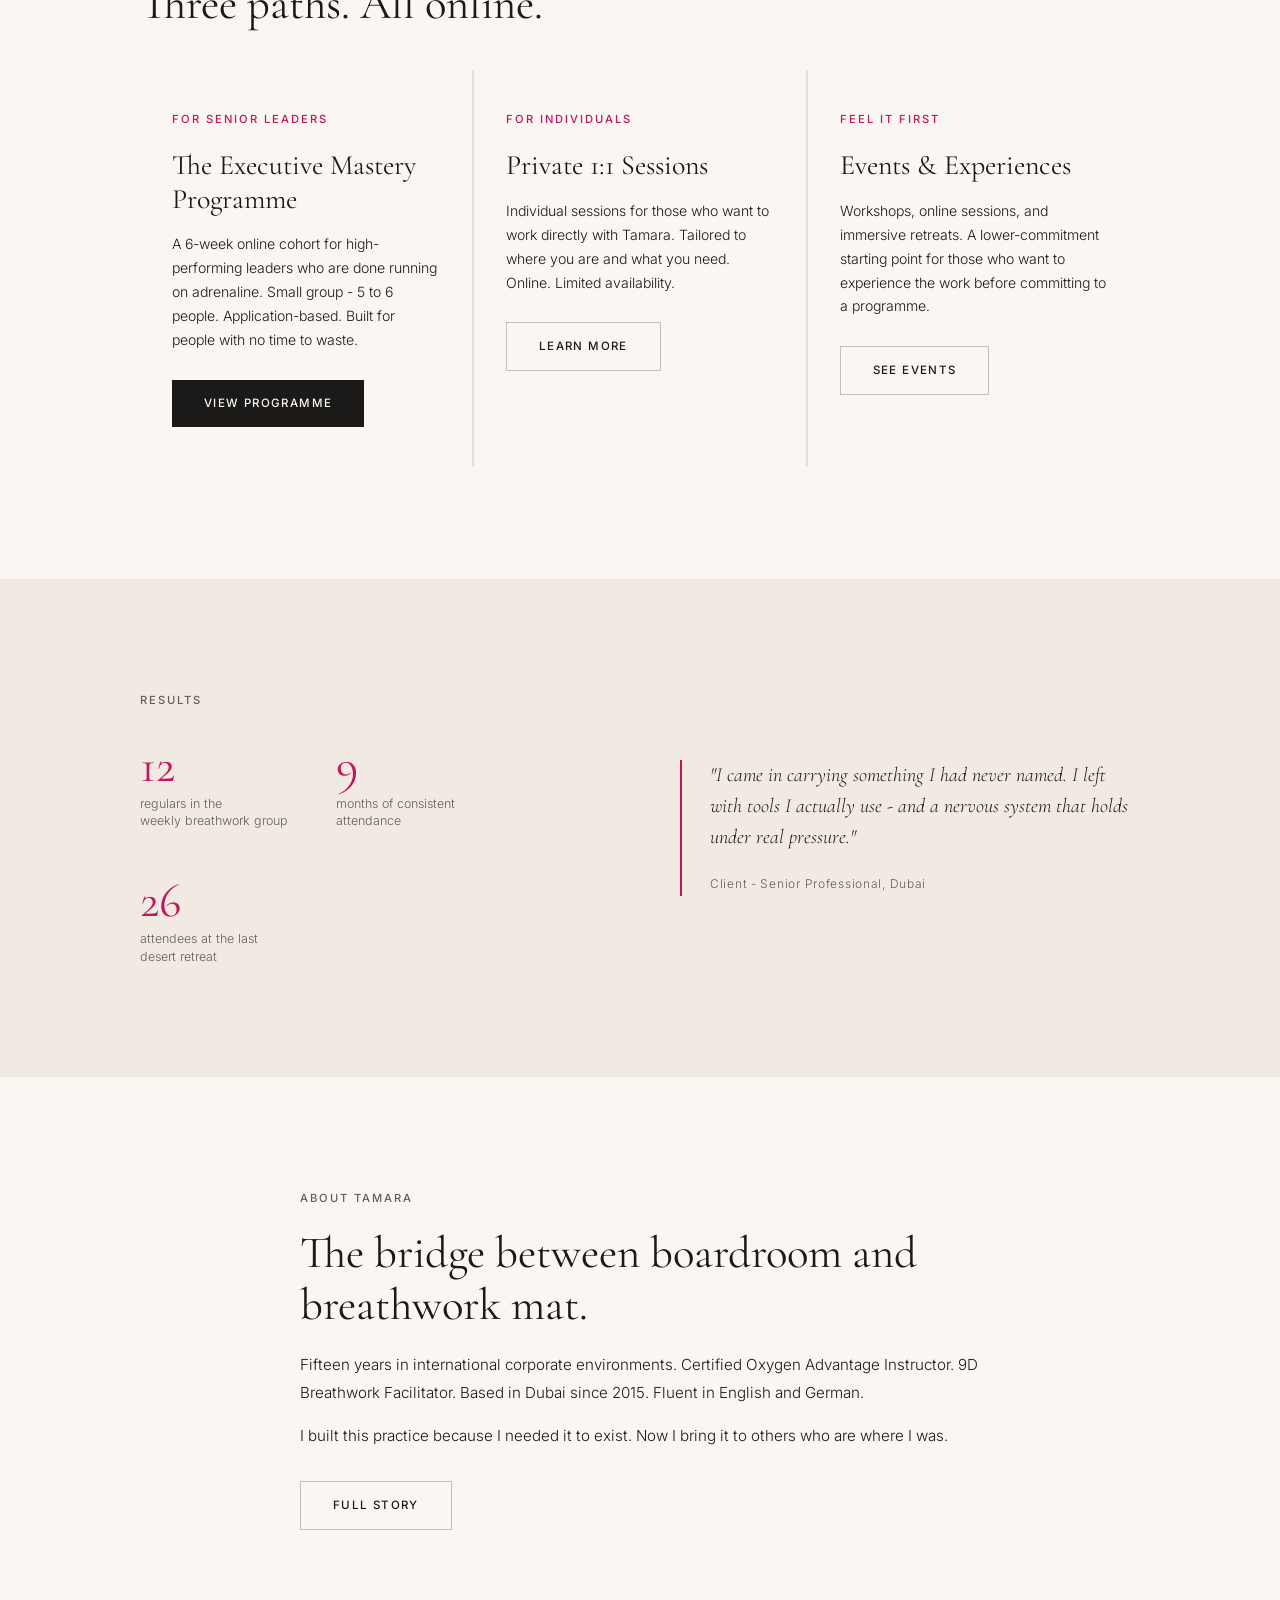
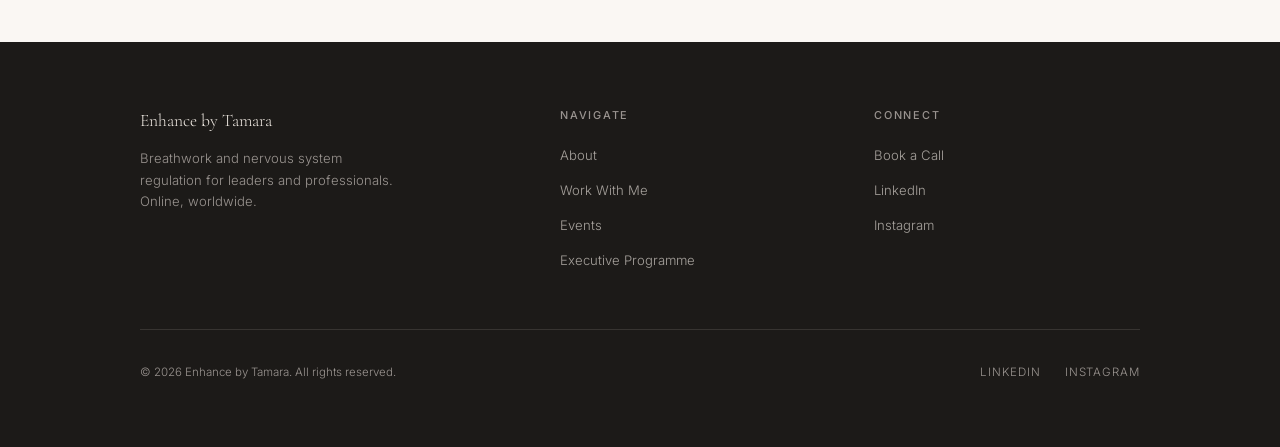
==== commit a04be406: "replace -- with -" ====
--- a/index.html
+++ b/index.html
@@ -4,6 +4,14 @@
   <meta charset="UTF-8">
   <meta name="viewport" content="width=device-width, initial-scale=1.0">
   <title>Enhance by Tamara | Breathwork &amp; Nervous System Regulation</title>
+  <!-- Google tag (gtag.js) -->
+  <script async src="https://www.googletagmanager.com/gtag/js?id=G-301PP8ZPSJ"></script>
+  <script>
+    window.dataLayer = window.dataLayer || [];
+    function gtag(){dataLayer.push(arguments);}
+    gtag('js', new Date());
+    gtag('config', 'G-301PP8ZPSJ');
+  </script>
   <meta name="description" content="Tamara Korstick works with leaders, professionals, and anyone who has outpaced their own nervous system. Structured breathwork and somatic regulation, delivered online.">
   <link rel="canonical" href="https://enhancebytamara.com/">
   <link rel="icon" type="image/svg+xml" href="favicon.svg">
@@ -36,7 +44,7 @@
     <span class="label">Breathwork · Nervous System Regulation · Dubai</span>
     <h1>You cannot think your way out of what your body holds.</h1>
     <div class="hero-rule"></div>
-    <p>Tamara Korstick works with leaders, professionals, and anyone who has outpaced their own nervous system. Structured breathwork and somatic regulation — delivered online, worldwide.</p>
+    <p>Tamara Korstick works with leaders, professionals, and anyone who has outpaced their own nervous system. Structured breathwork and somatic regulation - delivered online, worldwide.</p>
     <div class="hero-btns">
       <a href="#toolkit" class="btn btn-dark">Download Free Toolkit</a>
       <a href="work-with-me.html" class="btn btn-outline">Work With Me</a>
@@ -44,7 +52,7 @@
   </section>
 
   <!-- ── PHOTO PLACEHOLDER ── -->
-  <div class="ph ph--wide" data-label="Photo — Tamara Korstick"></div>
+  <div class="ph ph--wide" data-label="Photo - Tamara Korstick"></div>
 
   <!-- ── THE PROBLEM ── -->
   <section class="section section-alt" aria-label="Common experiences">
@@ -55,16 +63,16 @@
           <p class="text-serif">"I can't turn off my brain."</p>
         </div>
         <div class="problem-item">
-          <p class="text-serif">"I'm running on empty — but I can't slow down."</p>
+          <p class="text-serif">"I'm running on empty - but I can't slow down."</p>
         </div>
         <div class="problem-item">
           <p class="text-serif">"Everything is slipping and I don't know how to stop it."</p>
         </div>
         <div class="problem-item">
-          <p class="text-serif">"I'm fine." — every week, to everyone.</p>
-        </div>
-      </div>
-      <p style="margin-top: 2.5rem;">That is not a mindset problem. It is your nervous system — running a pattern built for crisis, long after the crisis has passed. There is a solution that is not another app, another programme, or another productivity system.</p>
+          <p class="text-serif">"I'm fine." - every week, to everyone.</p>
+        </div>
+      </div>
+      <p style="margin-top: 2.5rem;">That is not a mindset problem. It is your nervous system - running a pattern built for crisis, long after the crisis has passed. There is a solution that is not another app, another programme, or another productivity system.</p>
     </div>
   </section>
 
@@ -73,7 +81,7 @@
     <div class="inner">
       <span class="label label-muted">What this is</span>
       <h2 style="margin: 1.25rem 0;">Nervous system regulation as performance infrastructure.</h2>
-      <p>Through structured breathwork and somatic practices, I work with people to shift out of chronic high-alert and into a state where they can think clearly, lead steadily, and function sustainably. This is not relaxation. It is regulation — and the difference is significant.</p>
+      <p>Through structured breathwork and somatic practices, I work with people to shift out of chronic high-alert and into a state where they can think clearly, lead steadily, and function sustainably. This is not relaxation. It is regulation - and the difference is significant.</p>
       <p style="margin-top: 1rem;">I am a Certified Oxygen Advantage Instructor and 9D Breathwork Facilitator, based in Dubai since 2015. I work with clients globally, online.</p>
       <a href="about.html" class="btn btn-outline" style="margin-top: 2rem;">Meet Tamara</a>
     </div>
@@ -83,7 +91,7 @@
   <section class="lead-magnet" id="toolkit" aria-label="Free resource download">
     <span class="label">Free Download</span>
     <h2>The Executive Nervous System Toolkit</h2>
-    <p>A curated resource for leaders and high performers — Tamara's recommended reading, three breathing protocols you can start today, and a simple morning regulation check-in. No fluff. No app required.</p>
+    <p>A curated resource for leaders and high performers - Tamara's recommended reading, three breathing protocols you can start today, and a simple morning regulation check-in. No fluff. No app required.</p>
 
     <form name="toolkit-download"
           id="toolkitForm"
@@ -108,7 +116,7 @@
         <div class="card">
           <span class="label">For senior leaders</span>
           <h3>The Executive Mastery Programme</h3>
-          <p>A 6-week online cohort for high-performing leaders who are done running on adrenaline. Small group — 5 to 6 people. Application-based. Built for people with no time to waste.</p>
+          <p>A 6-week online cohort for high-performing leaders who are done running on adrenaline. Small group - 5 to 6 people. Application-based. Built for people with no time to waste.</p>
           <a href="https://corporate.enhancebytamara.com"
              target="_blank" rel="noopener" class="btn btn-dark">View Programme</a>
         </div>
@@ -151,8 +159,8 @@
         </div>
         <div>
           <div class="testimonial">
-            <blockquote>"I came in carrying something I had never named. I left with tools I actually use — and a nervous system that holds under real pressure."</blockquote>
-            <cite>Client — Senior Professional, Dubai</cite>
+            <blockquote>"I came in carrying something I had never named. I left with tools I actually use - and a nervous system that holds under real pressure."</blockquote>
+            <cite>Client - Senior Professional, Dubai</cite>
           </div>
         </div>
       </div>
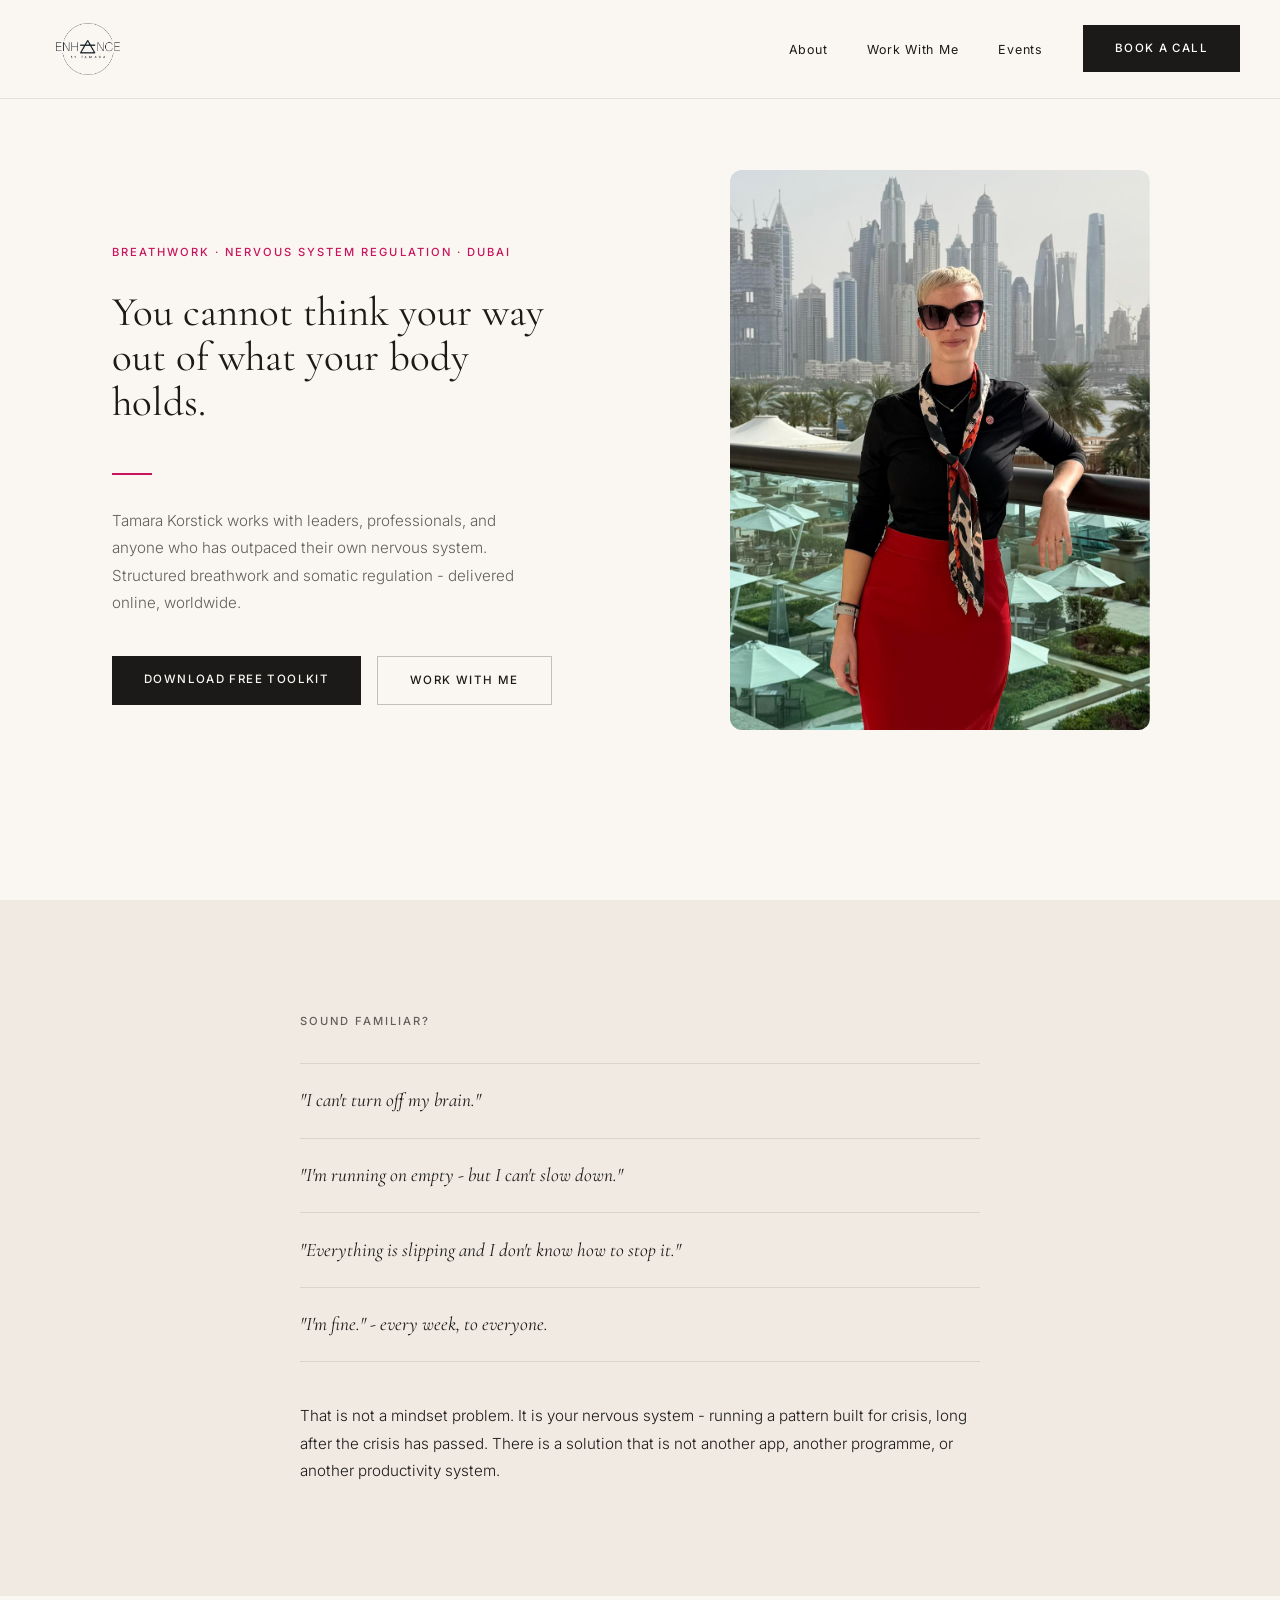
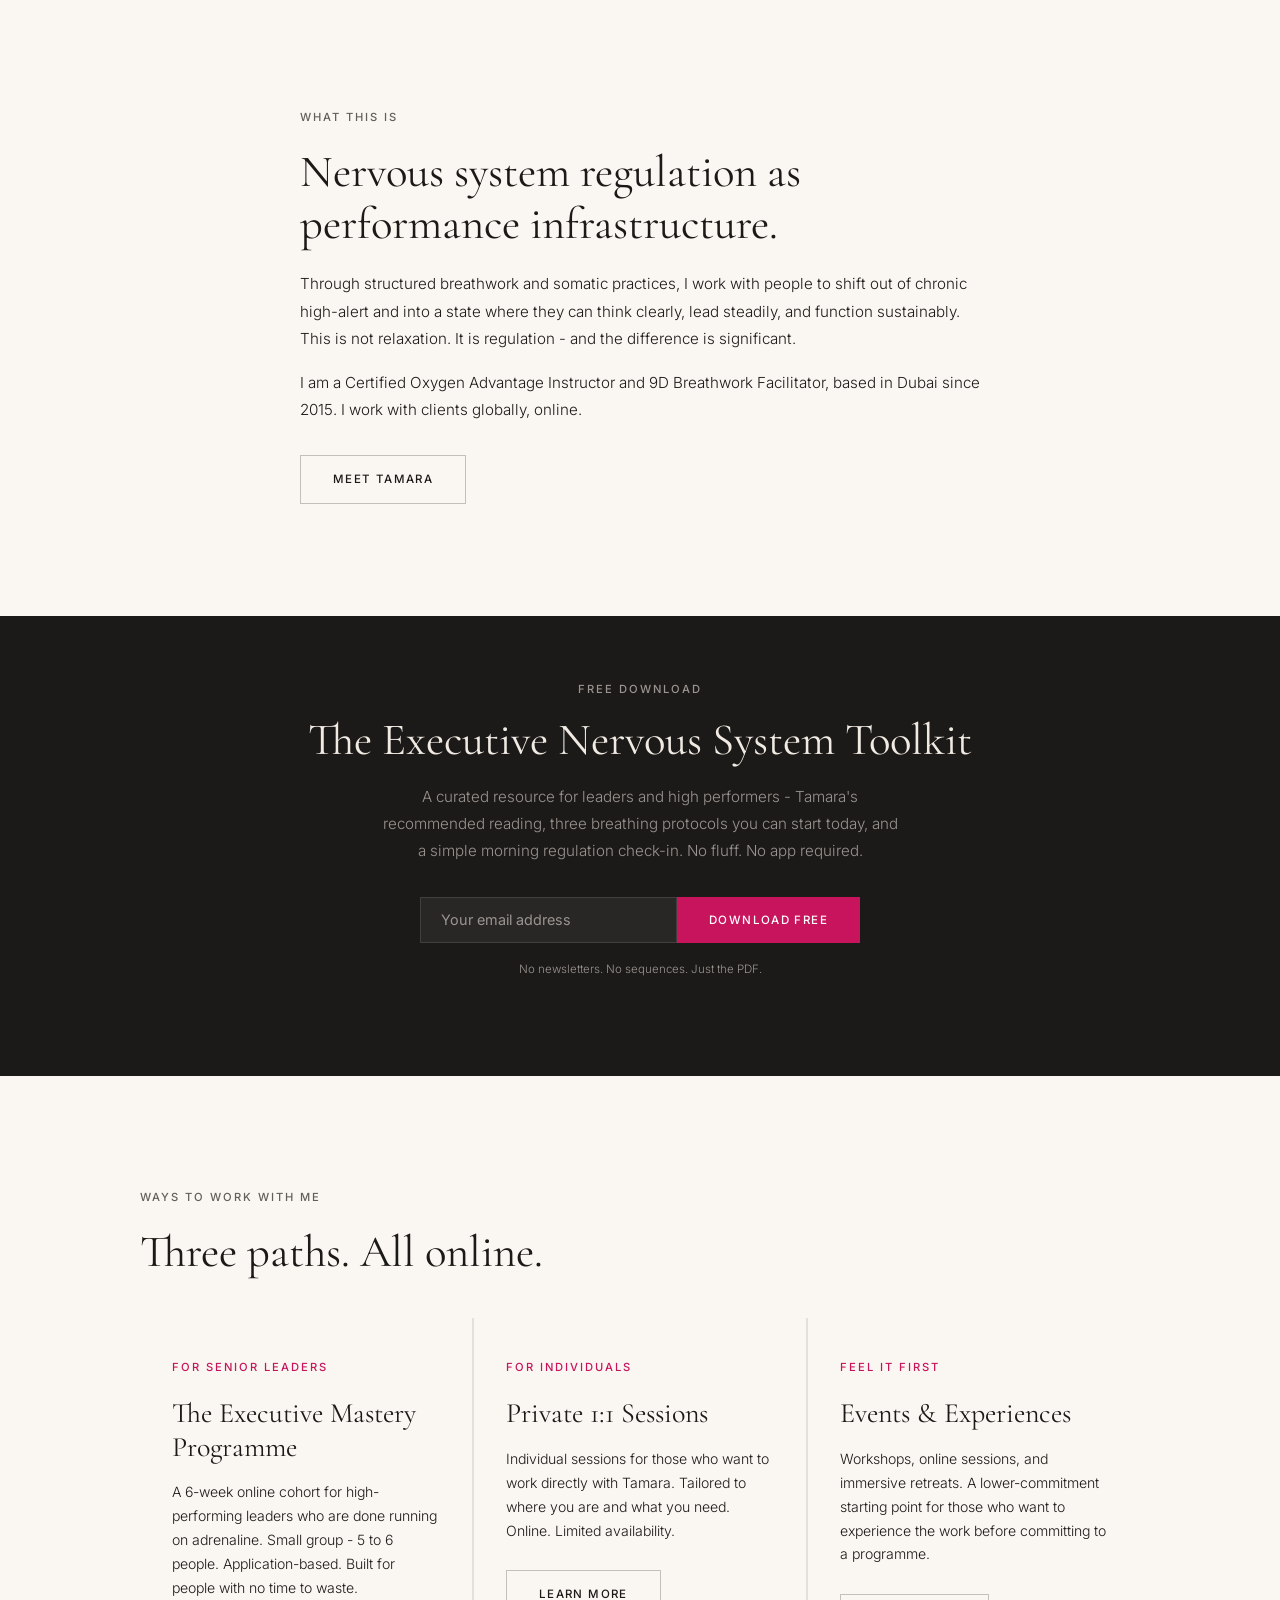
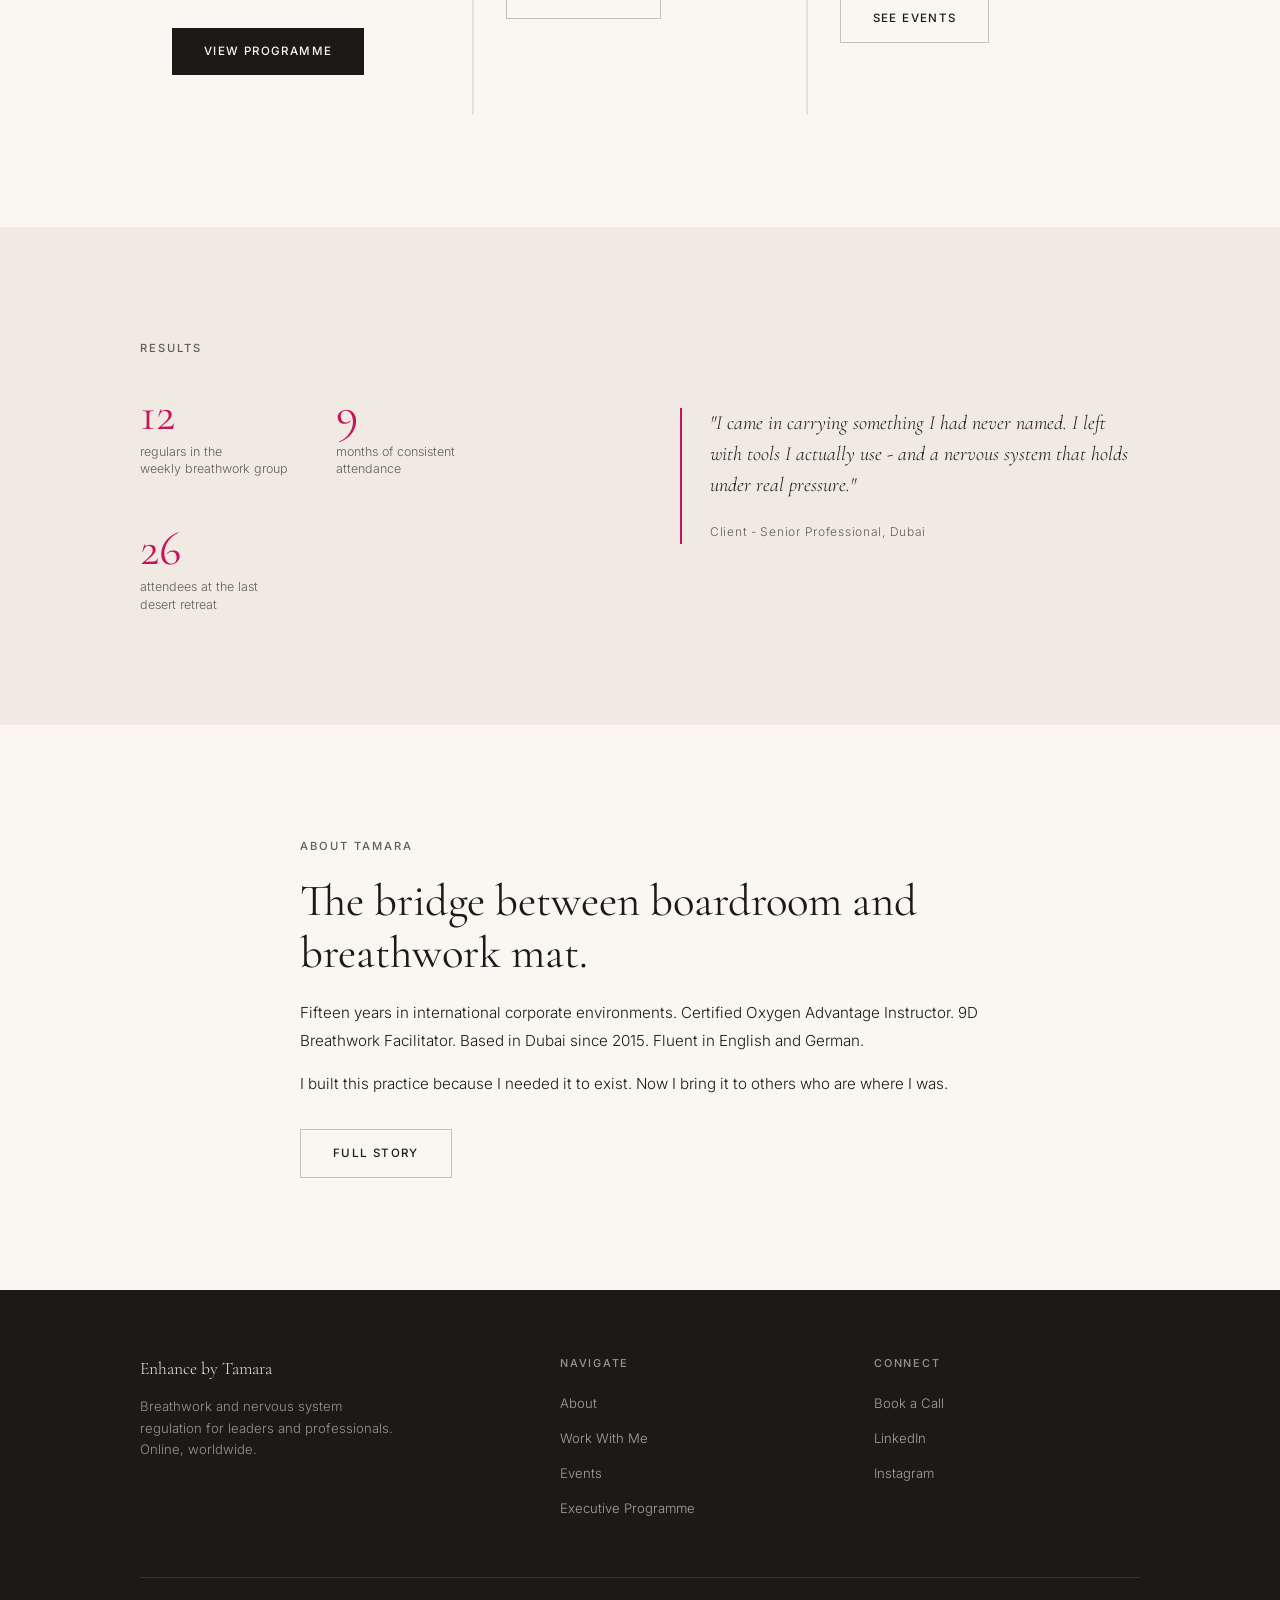
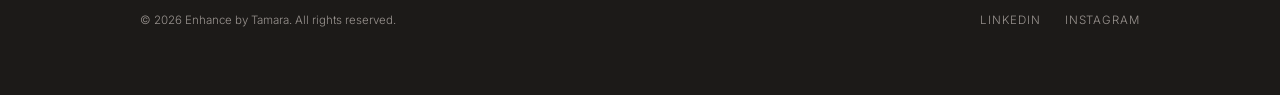
==== commit 5a452521: "Add Enhance by Tamara logo to nav with responsive sizing Co-Authored-By: Claude Sonnet 4.6 <noreply@" ====
--- a/index.html
+++ b/index.html
@@ -24,7 +24,9 @@
 
   <!-- ── NAV ── -->
   <nav class="nav" role="navigation" aria-label="Main navigation">
-    <a href="index.html" class="nav-logo">Enhance by Tamara</a>
+    <a href="index.html" class="nav-logo">
+      <img src="photos/logo enhance by tamara.png" alt="Enhance by Tamara" class="nav-logo-img">
+    </a>
     <button class="nav-toggle" aria-label="Toggle navigation" onclick="toggleNav(this)">
       <span></span><span></span><span></span>
     </button>
@@ -39,20 +41,24 @@
     </ul>
   </nav>
 
-  <!-- ── HERO (centered) ── -->
-  <section class="hero-centered" aria-label="Introduction">
-    <span class="label">Breathwork · Nervous System Regulation · Dubai</span>
-    <h1>You cannot think your way out of what your body holds.</h1>
-    <div class="hero-rule"></div>
-    <p>Tamara Korstick works with leaders, professionals, and anyone who has outpaced their own nervous system. Structured breathwork and somatic regulation - delivered online, worldwide.</p>
-    <div class="hero-btns">
-      <a href="#toolkit" class="btn btn-dark">Download Free Toolkit</a>
-      <a href="work-with-me.html" class="btn btn-outline">Work With Me</a>
-    </div>
-  </section>
-
-  <!-- ── PHOTO PLACEHOLDER ── -->
-  <div class="ph ph--wide" data-label="Photo - Tamara Korstick"></div>
+  <!-- ── HERO ── -->
+  <section class="hero" aria-label="Introduction">
+    <div class="hero-text">
+      <span class="label">Breathwork · Nervous System Regulation · Dubai</span>
+      <h1>You cannot think your way out of what your body holds.</h1>
+      <div class="hero-rule"></div>
+      <p>Tamara Korstick works with leaders, professionals, and anyone who has outpaced their own nervous system. Structured breathwork and somatic regulation - delivered online, worldwide.</p>
+      <div class="hero-btns">
+        <a href="#toolkit" class="btn btn-dark">Download Free Toolkit</a>
+        <a href="work-with-me.html" class="btn btn-outline">Work With Me</a>
+      </div>
+    </div>
+    <div class="hero-image">
+      <div class="hero-frame">
+        <img src="photos/3 4 aspect ratio - tamara dubai.png" alt="Tamara Korstick, breathwork facilitator, Dubai">
+      </div>
+    </div>
+  </section>
 
   <!-- ── THE PROBLEM ── -->
   <section class="section section-alt" aria-label="Common experiences">
--- a/style.css
+++ b/style.css
@@ -98,12 +98,16 @@
 }
 
 .nav-logo {
-  font-family: var(--serif);
-  font-size: 1.05rem;
-  font-weight: 500;
-  letter-spacing: 0.06em;
-  color: var(--text);
+  display: flex;
+  align-items: center;
   flex-shrink: 0;
+}
+
+.nav-logo-img {
+  height: clamp(44px, 4.5vw, 72px);
+  width: auto;
+  display: block;
+  mix-blend-mode: multiply;
 }
 
 .nav-links {
@@ -207,26 +211,55 @@
 /* ── HERO ────────────────────────────────────────── */
 
 .hero {
-  min-height: 100vh;
   display: grid;
   grid-template-columns: 1fr 1fr;
+  min-height: 100vh;
+  align-items: center;
 }
 
 .hero-text {
   display: flex;
   flex-direction: column;
   justify-content: center;
-  padding: 8rem 4rem 6rem;
-}
-
-.hero-text .label { margin-bottom: 1.75rem; }
-.hero-text h1     { margin-bottom: 1.5rem; }
-.hero-text p      { margin-bottom: 2.5rem; max-width: 460px; color: var(--text-muted); }
+  padding: 9rem 5rem 6rem 7rem;
+}
+
+.hero-text .label     { margin-bottom: 1.75rem; }
+.hero-text h1         { margin-bottom: 1.5rem; font-size: clamp(1.9rem, 3.2vw, 2.9rem); }
+.hero-text .hero-rule {
+  width: 40px;
+  height: 2px;
+  background: var(--accent);
+  margin: 1.5rem 0 2rem;
+  flex-shrink: 0;
+}
+.hero-text p          { margin-bottom: 2.5rem; max-width: 420px; color: var(--text-muted); }
 
 .hero-btns { display: flex; gap: 1rem; flex-wrap: wrap; }
 
-.hero-image { position: relative; overflow: hidden; }
-.hero-image img { width: 100%; height: 100%; object-fit: cover; object-position: top center; }
+.hero-image {
+  padding: 2rem 4rem 2rem 1.5rem;
+  display: flex;
+  align-items: center;
+  justify-content: center;
+}
+
+.hero-frame {
+  width: 100%;
+  max-width: 420px;
+  aspect-ratio: 3 / 4;
+  max-height: 68vh;
+  border-radius: 12px;
+  overflow: hidden;
+}
+
+.hero-frame img {
+  width: 100%;
+  height: 100%;
+  object-fit: cover;
+  object-position: center 25%;
+  display: block;
+}
 
 /* ── PAGE HERO ───────────────────────────────────── */
 
@@ -693,9 +726,11 @@
   .nav-links a { font-size: 1.1rem; }
 
   /* Hero */
-  .hero { grid-template-columns: 1fr; min-height: auto; }
+  .hero { grid-template-columns: 1fr; min-height: auto; align-items: start; }
   .hero-text { padding: 7rem 1.5rem 3rem; }
-  .hero-image { height: 65vw; min-height: 260px; max-height: 400px; }
+  .hero-text h1 { font-size: clamp(1.9rem, 7vw, 2.6rem); }
+  .hero-image { padding: 0 1.25rem 2rem; }
+  .hero-frame { max-width: 100%; max-height: 70vw; aspect-ratio: 4 / 3; }
 
   /* Sections */
   .section { padding: var(--space-xl) 1.25rem; }
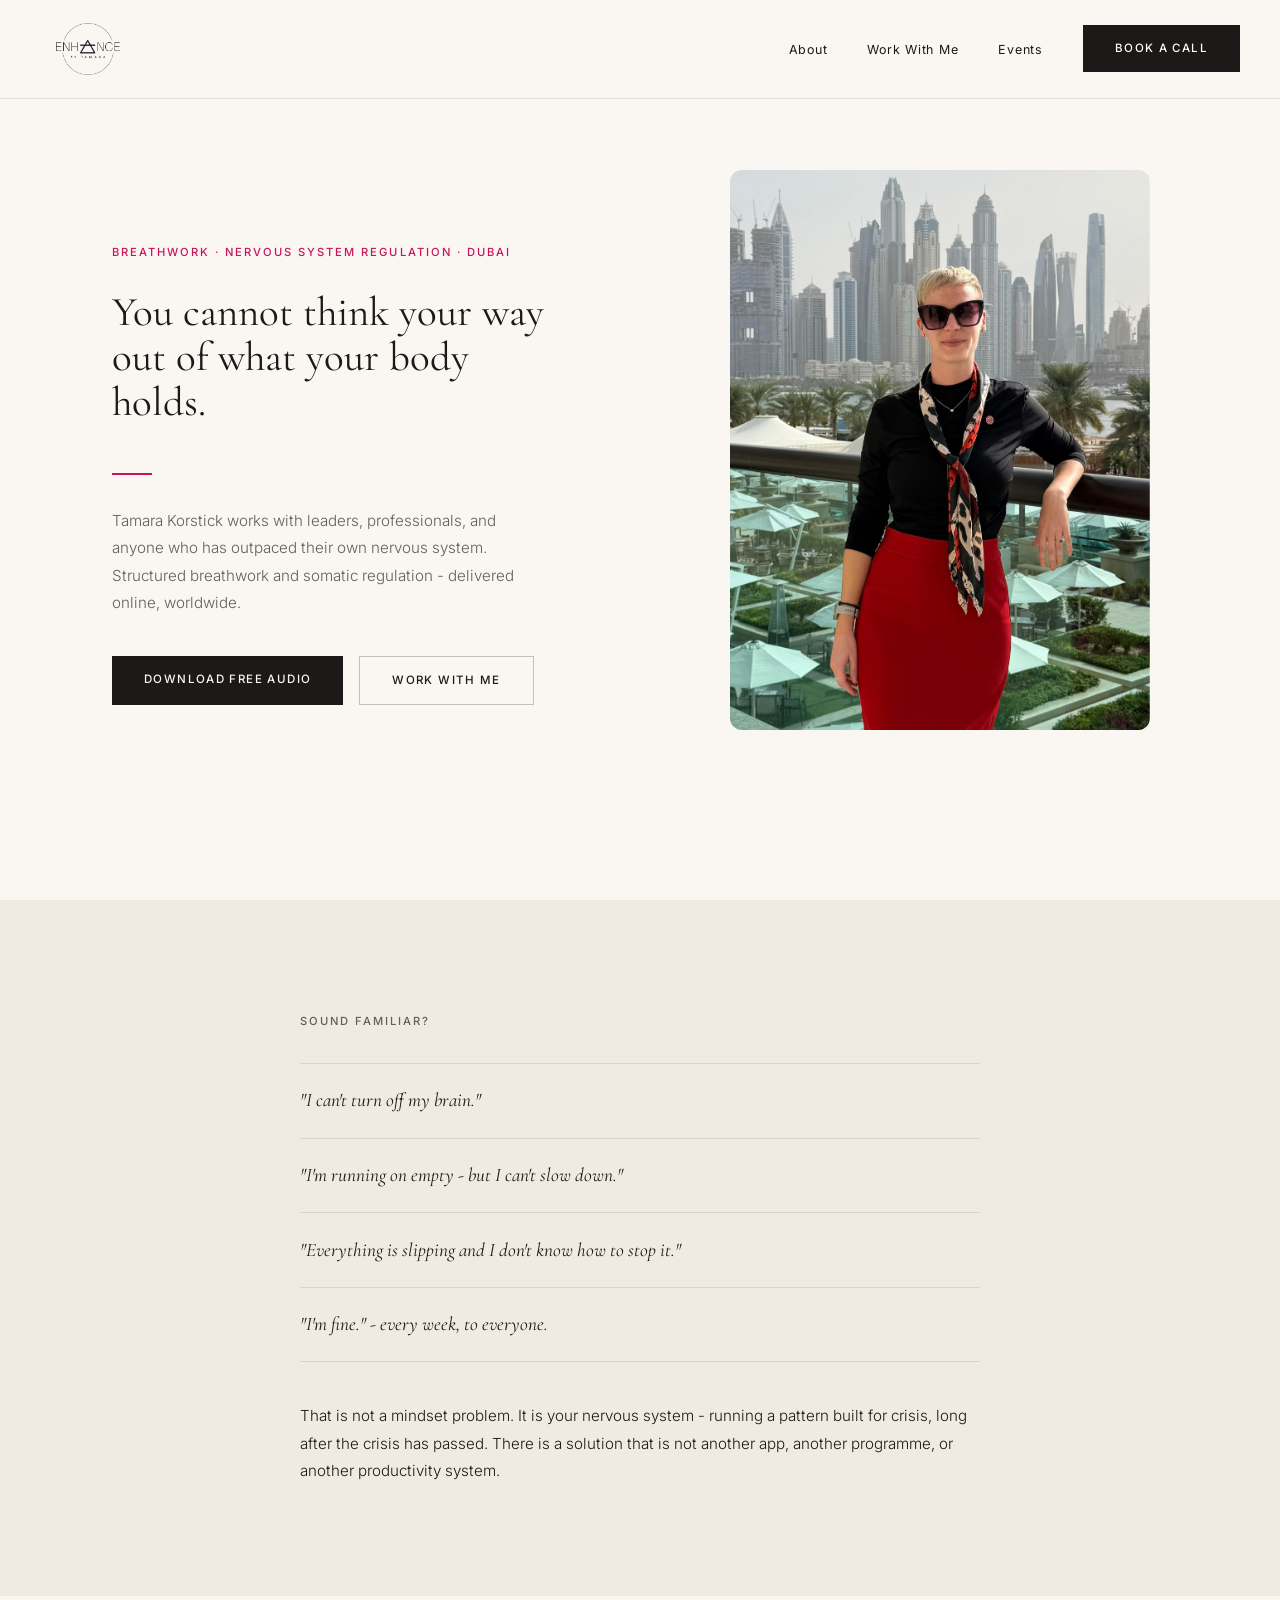
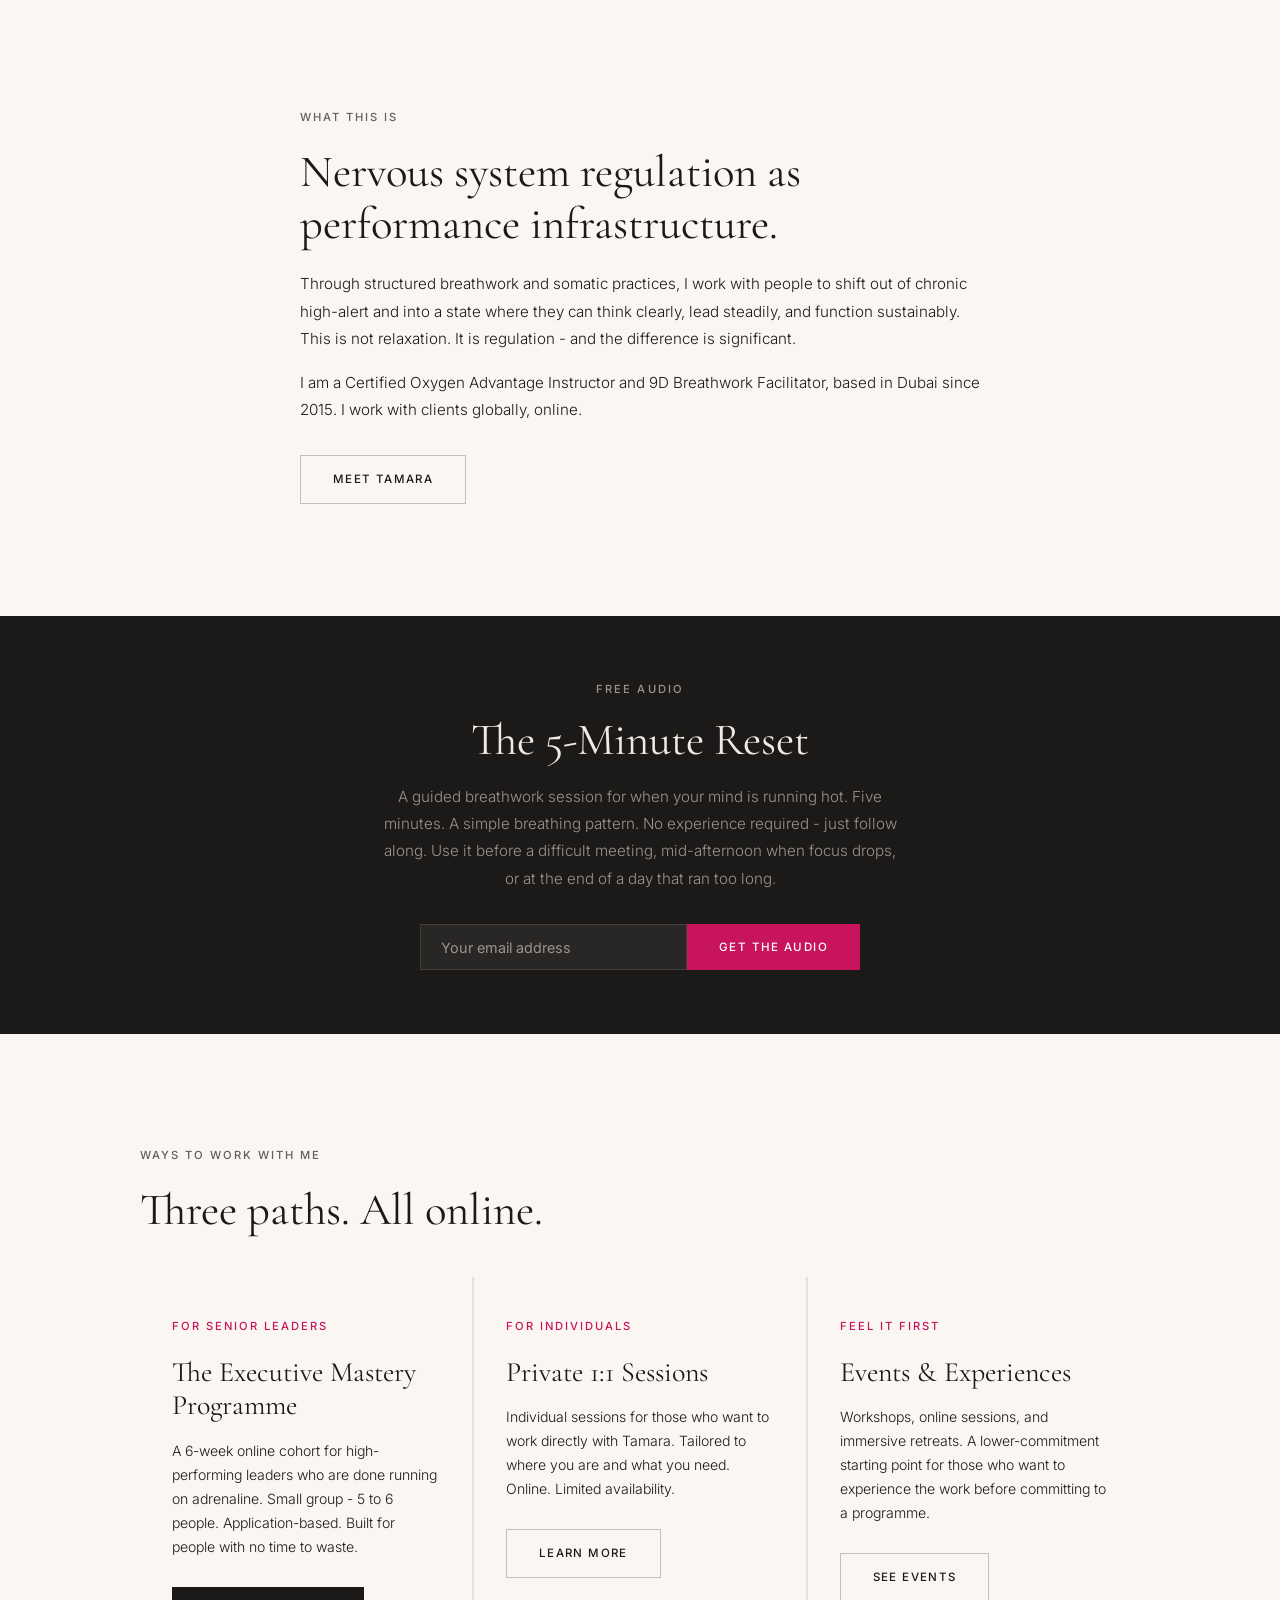
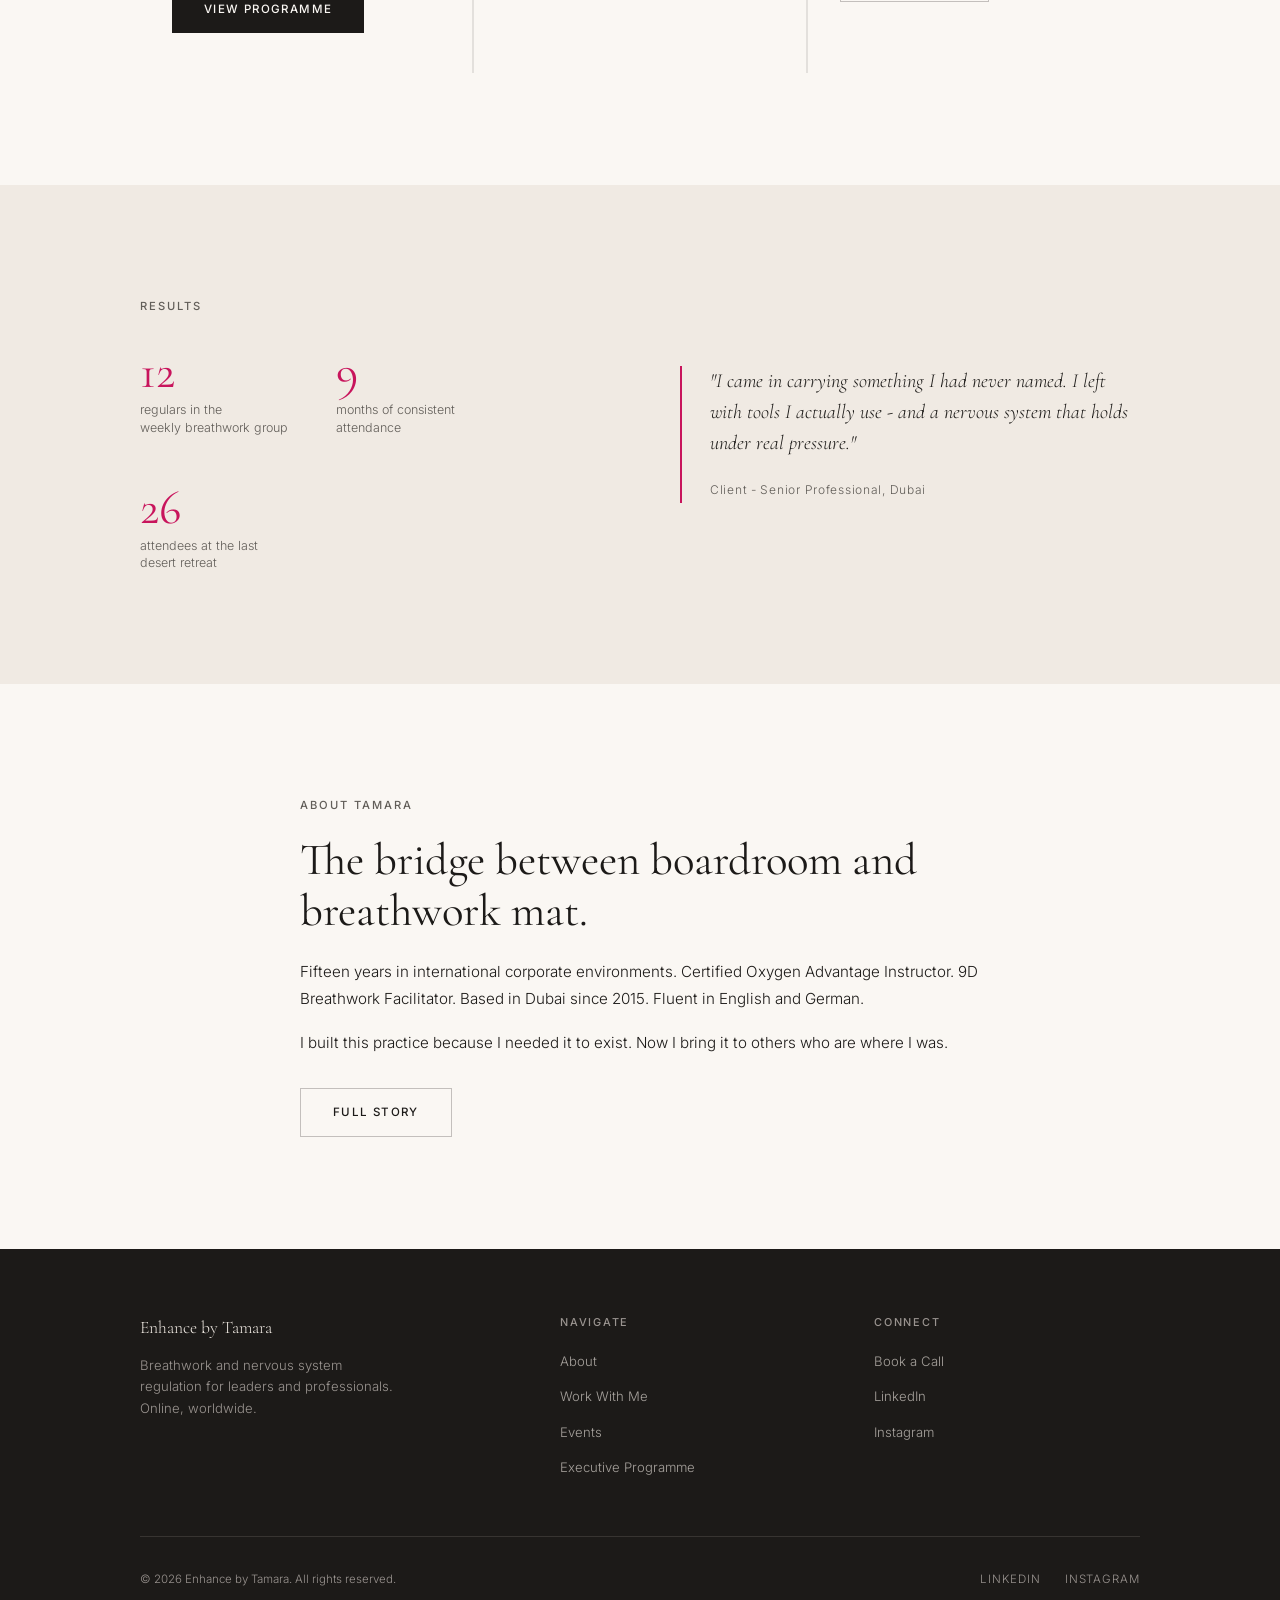
==== commit fc1c9ffc: "Add events gallery, audio lead magnet, and site-wide photo updates - Events page: horizontal swipe g" ====
--- a/index.html
+++ b/index.html
@@ -49,7 +49,7 @@
       <div class="hero-rule"></div>
       <p>Tamara Korstick works with leaders, professionals, and anyone who has outpaced their own nervous system. Structured breathwork and somatic regulation - delivered online, worldwide.</p>
       <div class="hero-btns">
-        <a href="#toolkit" class="btn btn-dark">Download Free Toolkit</a>
+        <a href="#toolkit" class="btn btn-dark">Download Free Audio</a>
         <a href="work-with-me.html" class="btn btn-outline">Work With Me</a>
       </div>
     </div>
@@ -95,9 +95,9 @@
 
   <!-- ── LEAD MAGNET ── -->
   <section class="lead-magnet" id="toolkit" aria-label="Free resource download">
-    <span class="label">Free Download</span>
-    <h2>The Executive Nervous System Toolkit</h2>
-    <p>A curated resource for leaders and high performers - Tamara's recommended reading, three breathing protocols you can start today, and a simple morning regulation check-in. No fluff. No app required.</p>
+    <span class="label">Free Audio</span>
+    <h2>The 5-Minute Reset</h2>
+    <p>A guided breathwork session for when your mind is running hot. Five minutes. A simple breathing pattern. No experience required - just follow along. Use it before a difficult meeting, mid-afternoon when focus drops, or at the end of a day that ran too long.</p>
 
     <form name="toolkit-download"
           id="toolkitForm"
@@ -107,10 +107,9 @@
           onsubmit="handleFormSubmit(event, 'toolkitForm', 'toolkitSuccess')">
       <input type="hidden" name="form-name" value="toolkit-download">
       <input type="email" name="email" placeholder="Your email address" required aria-label="Email address">
-      <button type="submit" class="btn btn-primary">Download Free</button>
+      <button type="submit" class="btn btn-primary">Get the Audio</button>
     </form>
-    <p id="toolkitSuccess" class="lead-success">The toolkit is on its way to your inbox.</p>
-    <p class="lead-note">No newsletters. No sequences. Just the PDF.</p>
+    <p id="toolkitSuccess" class="lead-success">Check your email for the audio.</p>
   </section>
 
   <!-- ── THREE WAYS TO WORK ── -->
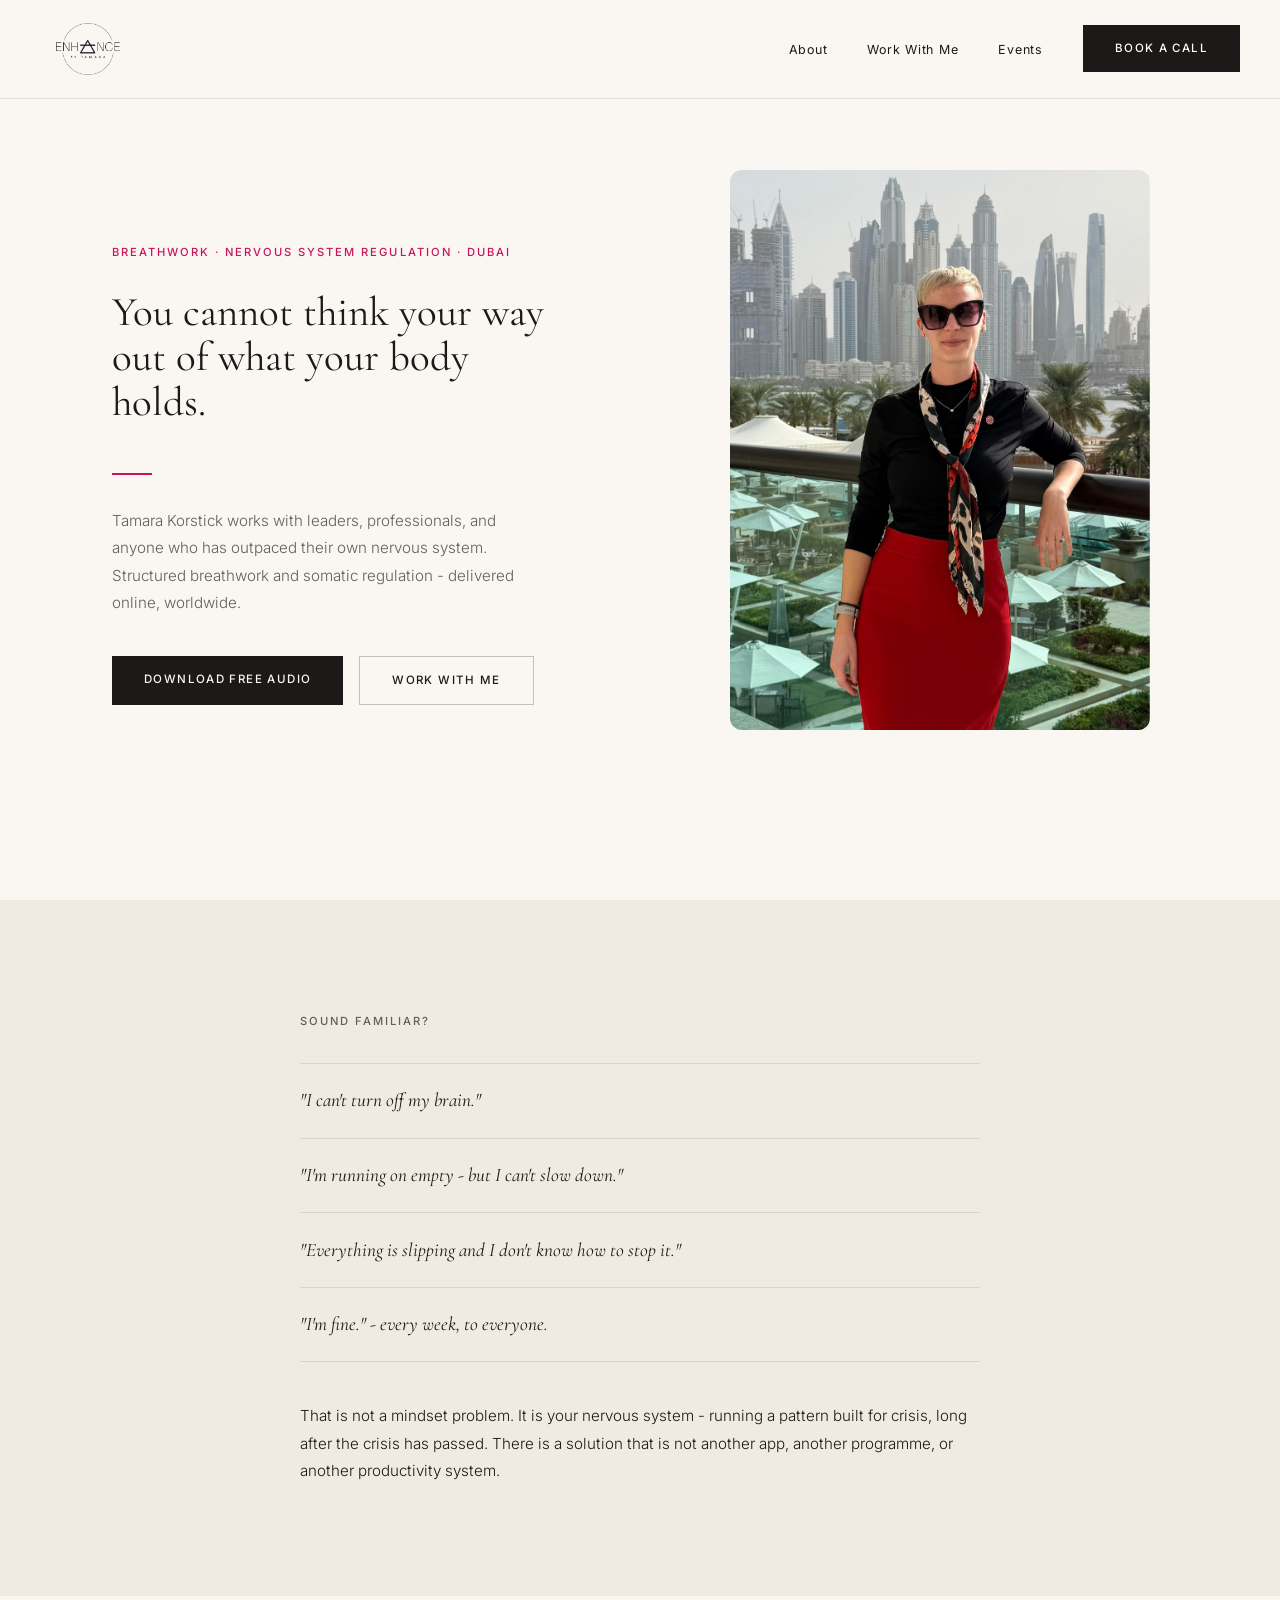
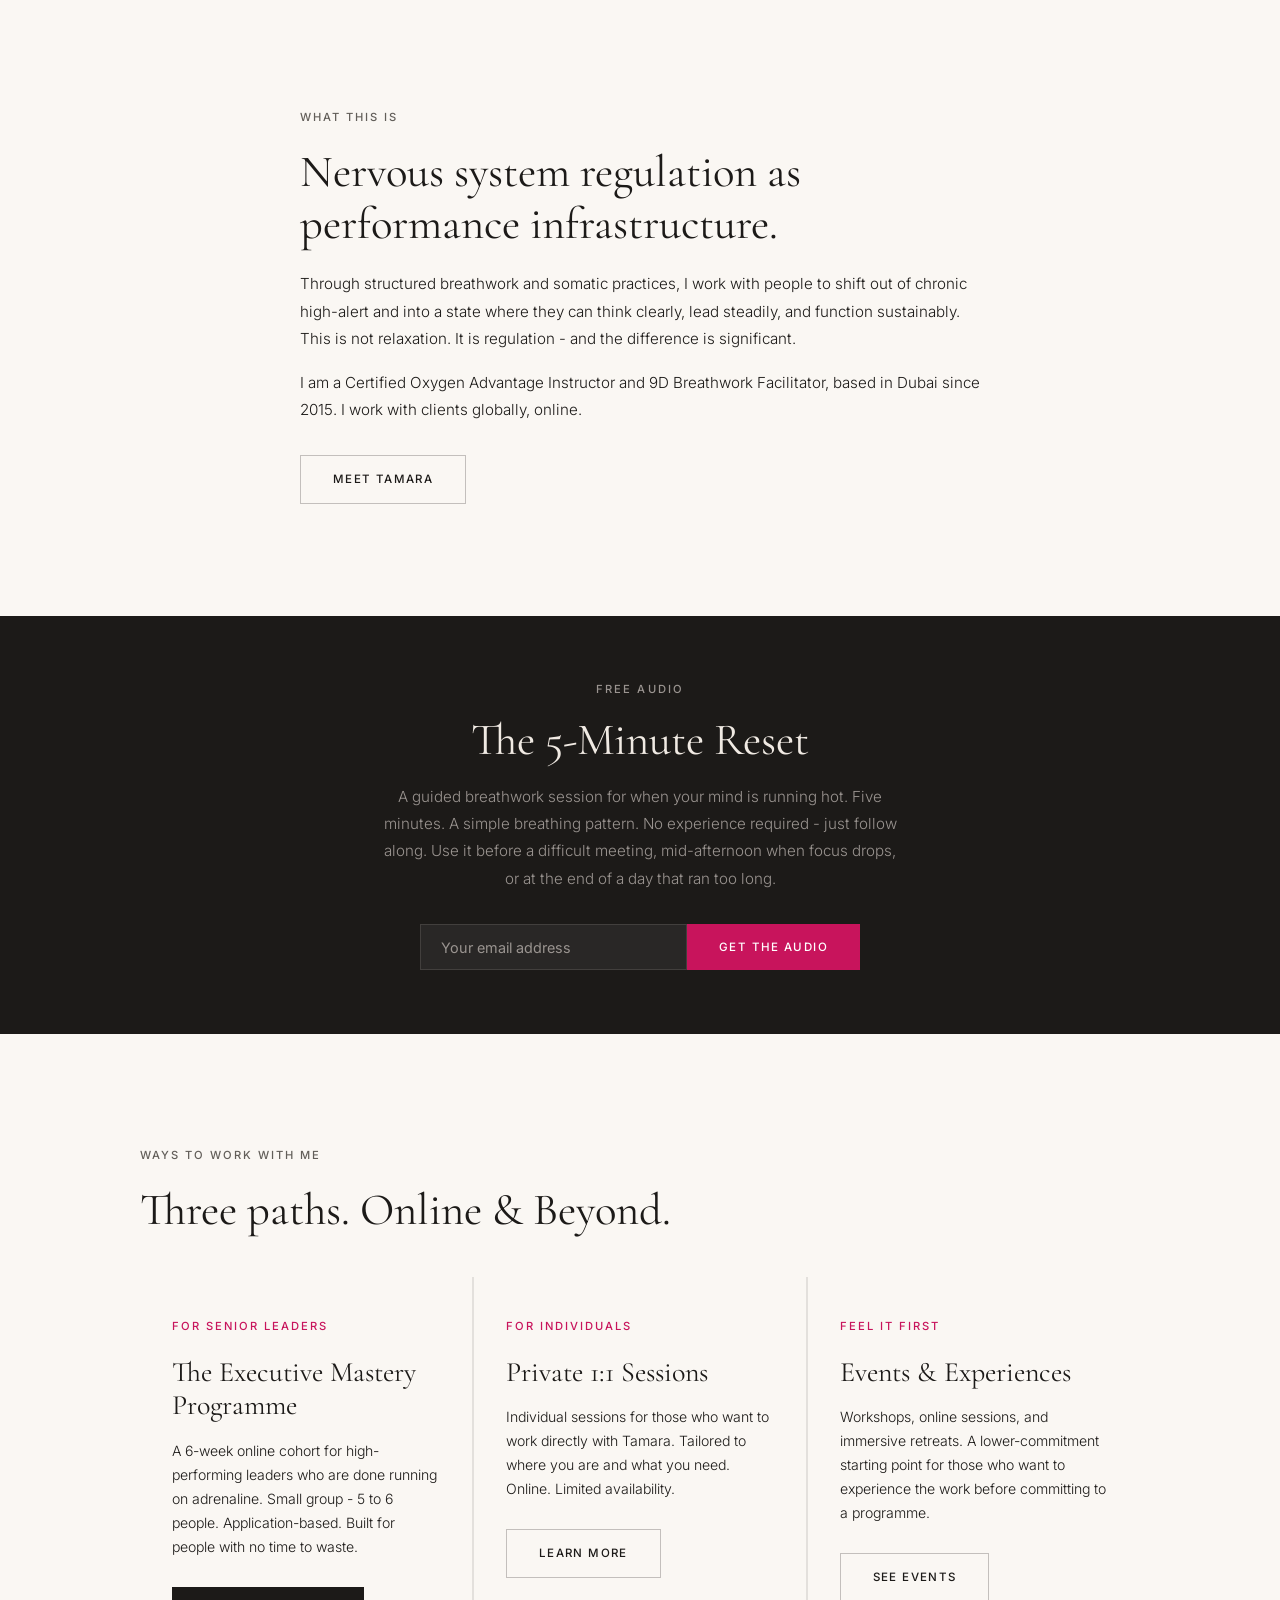
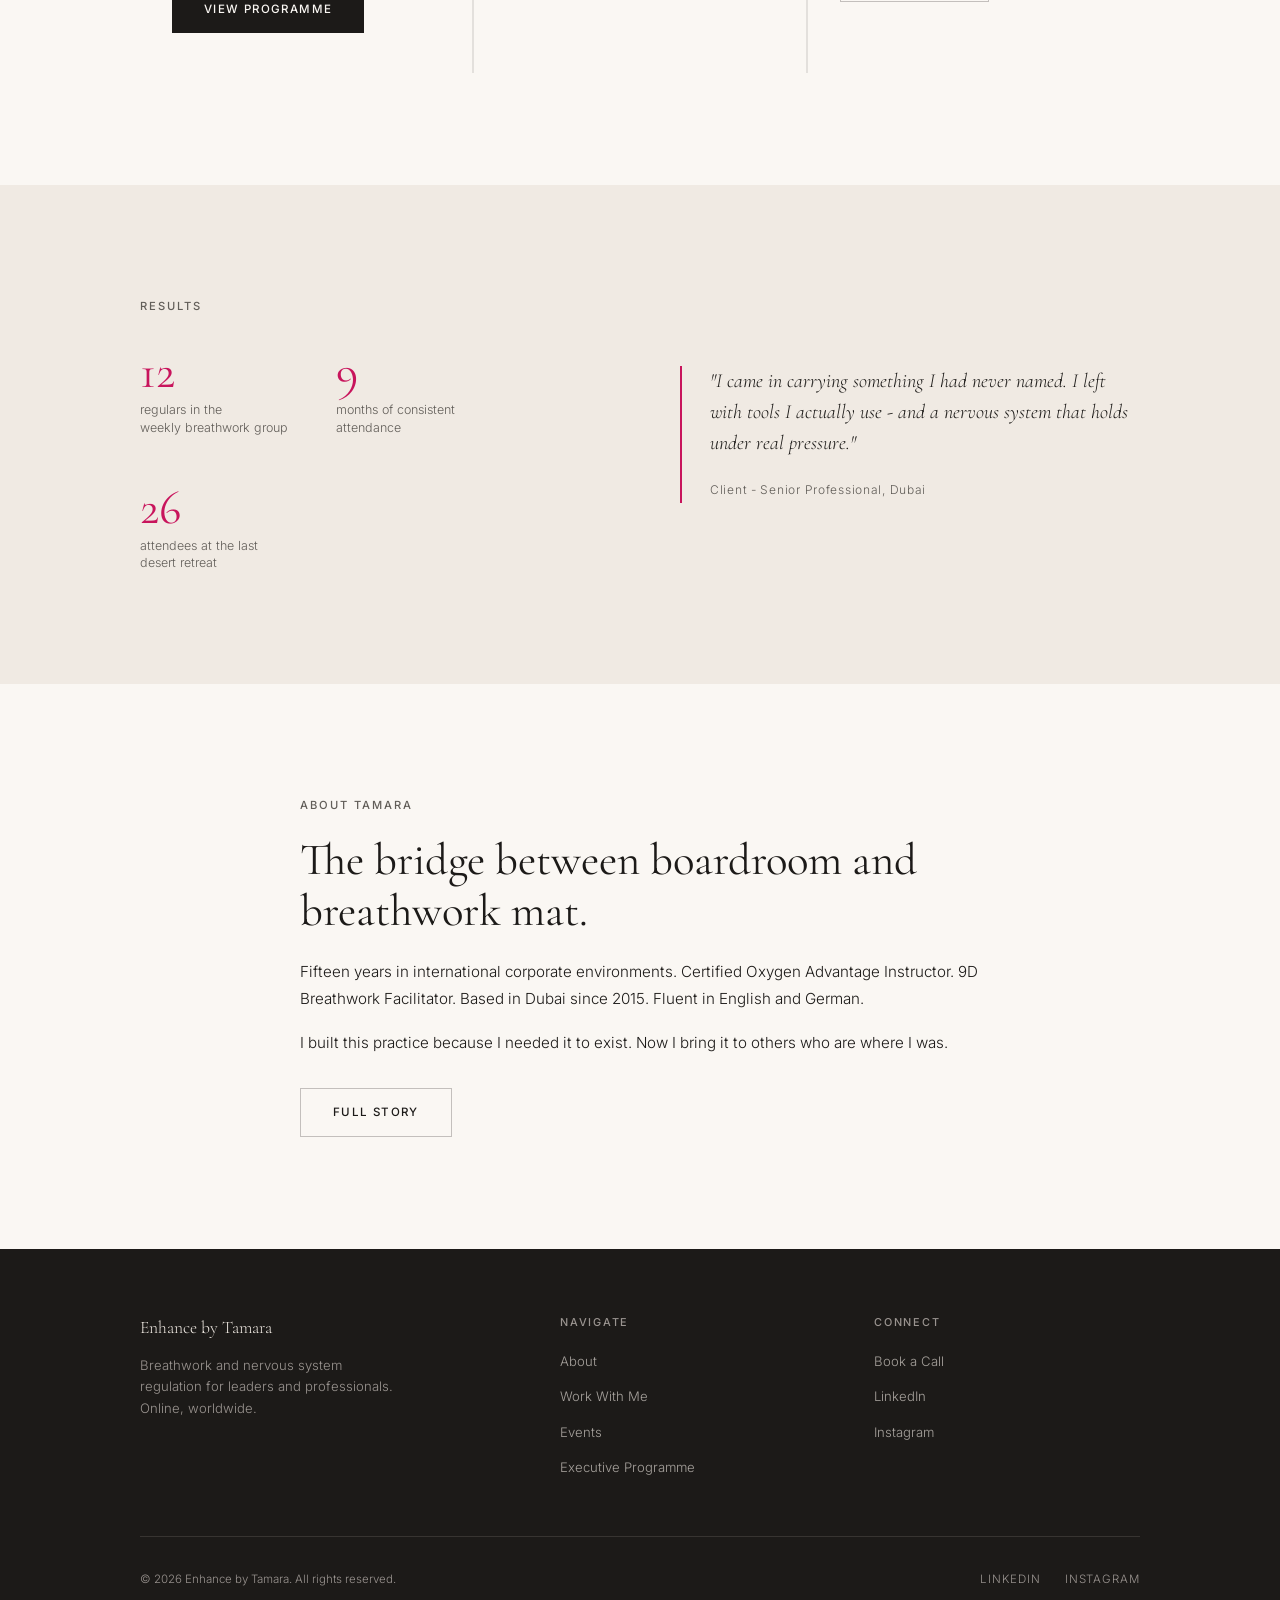
==== commit 3d939445: "online and beyond correction" ====
--- a/index.html
+++ b/index.html
@@ -15,17 +15,105 @@
   <meta name="description" content="Tamara Korstick works with leaders, professionals, and anyone who has outpaced their own nervous system. Structured breathwork and somatic regulation, delivered online.">
   <link rel="canonical" href="https://enhancebytamara.com/">
   <link rel="icon" type="image/svg+xml" href="favicon.svg">
+  <link rel="apple-touch-icon" href="favicon.svg">
+  <meta name="author" content="Tamara Korstick">
+  <meta name="theme-color" content="#1a1a1a">
+
+  <!-- Open Graph -->
+  <meta property="og:type" content="website">
+  <meta property="og:site_name" content="Enhance by Tamara">
+  <meta property="og:title" content="Enhance by Tamara | Breathwork &amp; Nervous System Regulation">
+  <meta property="og:description" content="Tamara Korstick works with leaders, professionals, and anyone who has outpaced their own nervous system. Structured breathwork and somatic regulation, delivered online.">
+  <meta property="og:url" content="https://enhancebytamara.com/">
+  <meta property="og:image" content="https://enhancebytamara.com/photos/3%204%20aspect%20ratio%20-%20tamara%20dubai.png">
+  <meta property="og:image:alt" content="Tamara Korstick, breathwork facilitator based in Dubai">
+  <meta property="og:locale" content="en_GB">
+
+  <!-- Twitter / X Card -->
+  <meta name="twitter:card" content="summary_large_image">
+  <meta name="twitter:title" content="Enhance by Tamara | Breathwork &amp; Nervous System Regulation">
+  <meta name="twitter:description" content="Tamara Korstick works with leaders, professionals, and anyone who has outpaced their own nervous system. Structured breathwork and somatic regulation, delivered online.">
+  <meta name="twitter:image" content="https://enhancebytamara.com/photos/3%204%20aspect%20ratio%20-%20tamara%20dubai.png">
+  <meta name="twitter:image:alt" content="Tamara Korstick, breathwork facilitator based in Dubai">
+
+  <!-- Preload LCP image -->
+  <link rel="preload" as="image" href="photos/3 4 aspect ratio - tamara dubai.png">
+
   <link rel="preconnect" href="https://fonts.googleapis.com">
   <link rel="preconnect" href="https://fonts.gstatic.com" crossorigin>
   <link href="https://fonts.googleapis.com/css2?family=Cormorant+Garamond:ital,wght@0,400;0,500;0,600;1,400&family=Inter:wght@300;400;500&display=swap" rel="stylesheet">
   <link rel="stylesheet" href="style.css">
+
+  <!-- Structured Data -->
+  <script type="application/ld+json">
+  {
+    "@context": "https://schema.org",
+    "@graph": [
+      {
+        "@type": "WebSite",
+        "@id": "https://enhancebytamara.com/#website",
+        "url": "https://enhancebytamara.com/",
+        "name": "Enhance by Tamara",
+        "description": "Breathwork and nervous system regulation for leaders and professionals"
+      },
+      {
+        "@type": "Person",
+        "@id": "https://enhancebytamara.com/#tamara",
+        "name": "Tamara Korstick",
+        "jobTitle": "Breathwork Facilitator and Nervous System Regulation Coach",
+        "description": "Certified Oxygen Advantage Instructor and 9D Breathwork Facilitator based in Dubai since 2015. Works with leaders and professionals online, worldwide.",
+        "url": "https://enhancebytamara.com/about.html",
+        "image": "https://enhancebytamara.com/photos/3%204%20aspect%20ratio%20-%20tamara%20dubai.png",
+        "email": "contact@coffeewithtamara.com",
+        "knowsLanguage": ["en", "de"],
+        "address": {
+          "@type": "PostalAddress",
+          "addressLocality": "Dubai",
+          "addressCountry": "AE"
+        },
+        "sameAs": [
+          "https://www.linkedin.com/in/tamara-korstick-871780378",
+          "https://www.instagram.com/enhance_by.tamara/"
+        ]
+      },
+      {
+        "@type": "HealthAndBeautyBusiness",
+        "@id": "https://enhancebytamara.com/#business",
+        "name": "Enhance by Tamara",
+        "url": "https://enhancebytamara.com/",
+        "description": "Breathwork and nervous system regulation for leaders and professionals. Online, worldwide.",
+        "founder": { "@id": "https://enhancebytamara.com/#tamara" },
+        "email": "contact@coffeewithtamara.com",
+        "address": {
+          "@type": "PostalAddress",
+          "addressLocality": "Dubai",
+          "addressCountry": "AE"
+        },
+        "areaServed": "Worldwide",
+        "hasOfferCatalog": {
+          "@type": "OfferCatalog",
+          "name": "Services",
+          "itemListElement": [
+            { "@type": "Offer", "itemOffered": { "@type": "Service", "name": "Breathwork Sessions" } },
+            { "@type": "Offer", "itemOffered": { "@type": "Service", "name": "Nervous System Regulation Coaching" } },
+            { "@type": "Offer", "itemOffered": { "@type": "Service", "name": "Executive Mastery Programme" } }
+          ]
+        },
+        "sameAs": [
+          "https://www.linkedin.com/in/tamara-korstick-871780378",
+          "https://www.instagram.com/enhance_by.tamara/"
+        ]
+      }
+    ]
+  }
+  </script>
 </head>
 <body>
 
   <!-- ── NAV ── -->
   <nav class="nav" role="navigation" aria-label="Main navigation">
     <a href="index.html" class="nav-logo">
-      <img src="photos/logo enhance by tamara.png" alt="Enhance by Tamara" class="nav-logo-img">
+      <img src="photos/logo enhance by tamara.png" alt="Enhance by Tamara" class="nav-logo-img" loading="eager">
     </a>
     <button class="nav-toggle" aria-label="Toggle navigation" onclick="toggleNav(this)">
       <span></span><span></span><span></span>
@@ -55,7 +143,7 @@
     </div>
     <div class="hero-image">
       <div class="hero-frame">
-        <img src="photos/3 4 aspect ratio - tamara dubai.png" alt="Tamara Korstick, breathwork facilitator, Dubai">
+        <img src="photos/3 4 aspect ratio - tamara dubai.png" alt="Tamara Korstick, breathwork facilitator, Dubai" width="600" height="800" fetchpriority="high">
       </div>
     </div>
   </section>
@@ -102,6 +190,7 @@
     <form name="toolkit-download"
           id="toolkitForm"
           class="lead-form"
+          action="/thank-you.html"
           netlify
           data-netlify="true"
           onsubmit="handleFormSubmit(event, 'toolkitForm', 'toolkitSuccess')">
@@ -116,7 +205,7 @@
   <section class="section" aria-label="Ways to work with Tamara">
     <div class="inner-wide">
       <span class="label label-muted">Ways to work with me</span>
-      <h2 style="margin: 1.25rem 0 2.5rem;">Three paths. All online.</h2>
+      <h2 style="margin: 1.25rem 0 2.5rem;">Three paths. Online & Beyond.</h2>
       <div class="cards">
         <div class="card">
           <span class="label">For senior leaders</span>
